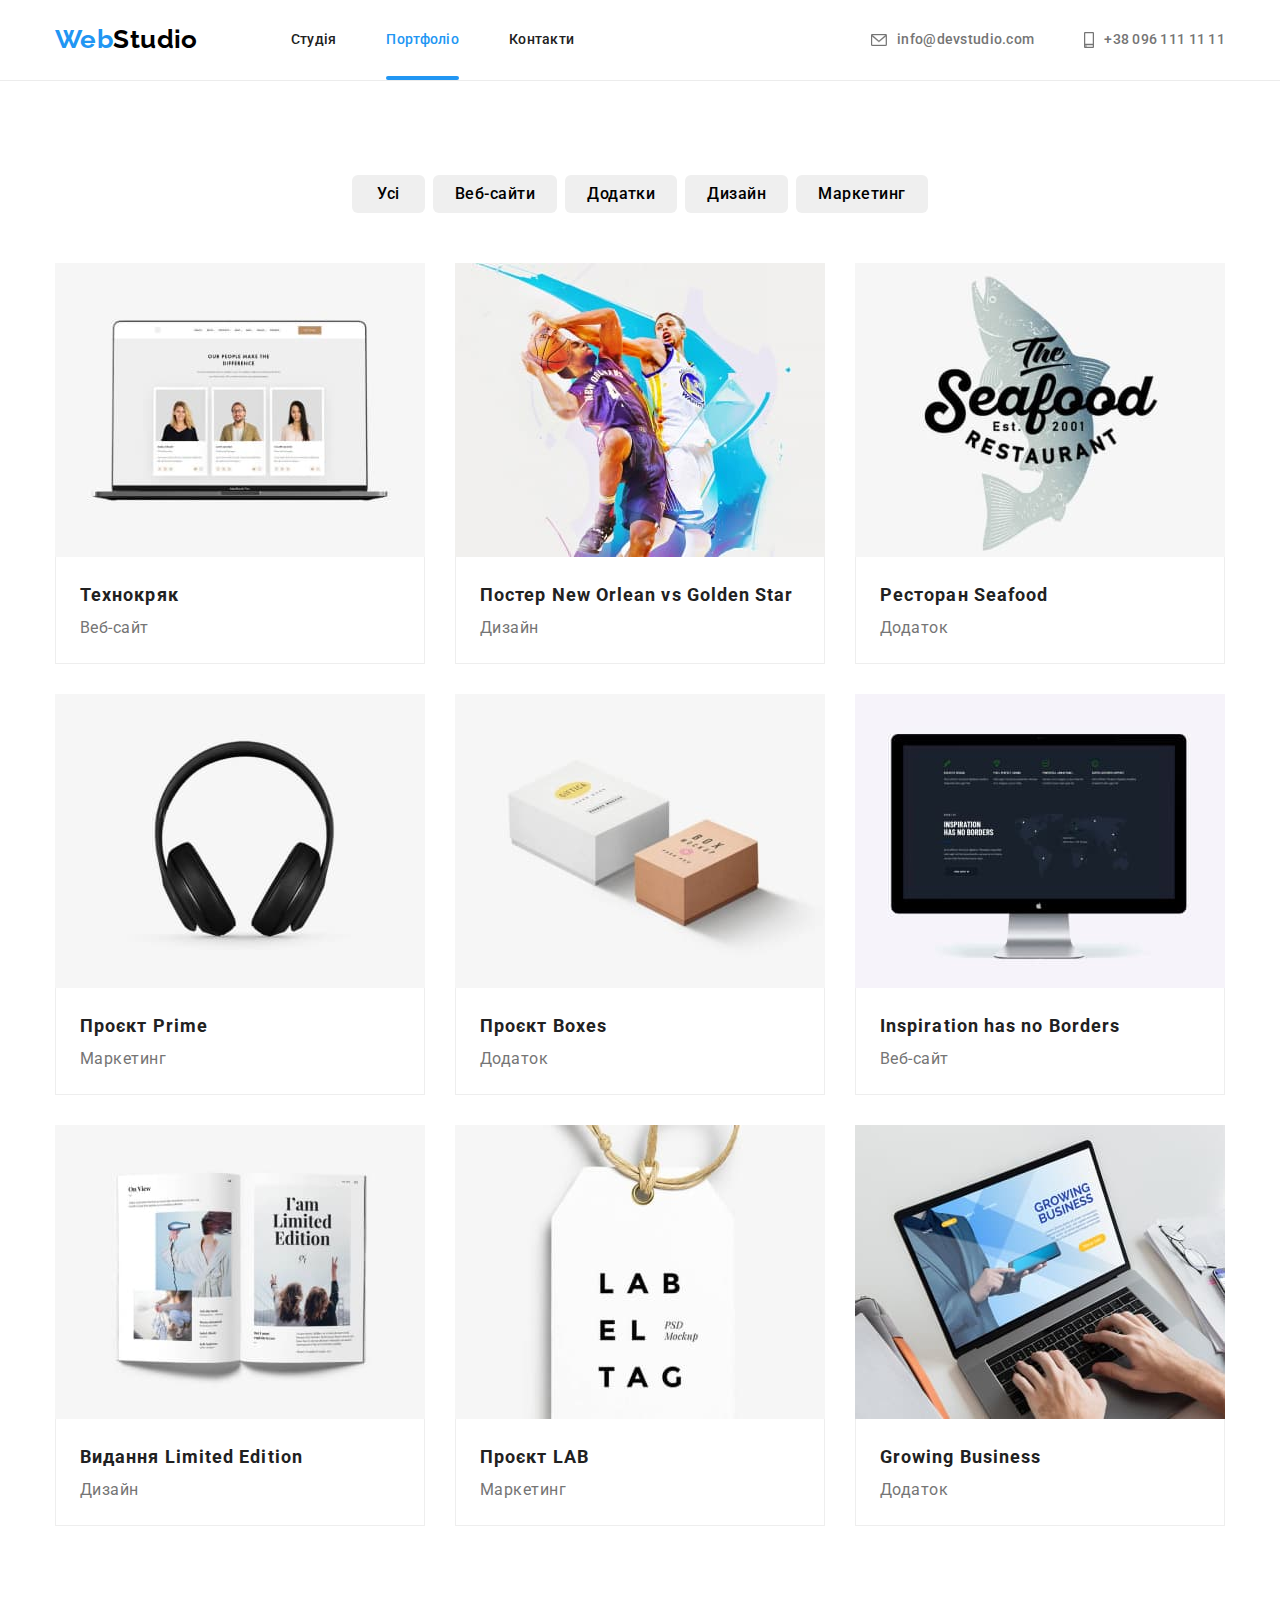
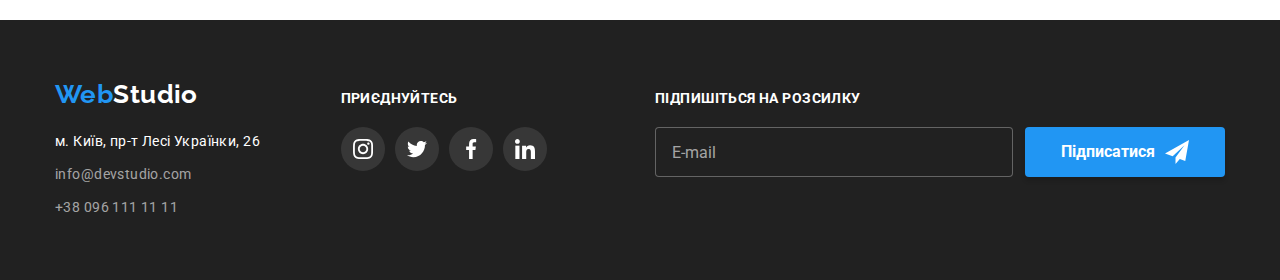
==== portfolio.html @ c2064d3a "21.11.2022" ====
<!DOCTYPE html>
<html lang="uk">
<head>
    <meta charset="UTF-8">
    <meta http-equiv="X-UA-Compatible" content="IE=edge">
    <meta name="viewport" content="width=device-width, initial-scale=1.0">
    <title>Document</title>
    <link href="https://fonts.googleapis.com/css2?family=Raleway:wght@700&family=Roboto:wght@400;500;700;900&display=swap" rel="stylesheet">
    <link rel="stylesheet" href="https://cdnjs.cloudflare.com/ajax/libs/modern-normalize/1.1.0/modern-normalize.min.css"/>
    <link rel="stylesheet" href="./css/styles.css">
</head>
<body>
    <body class="page-body">
        <header class="page-header">
            <div class="container">
                <nav class="header-nav">
                    <a href="./index.html" class="logo">
                        <span class="logo-first">Web</span>Studio
                    </a>
            
                    <ul class="site-nav list">
                        <li class="item"> <a href="./index.html" class="link">Студія</a></li>
                        <li class="item"> <a href="./portfolio.html" class="link current">Портфоліо</a></li>
                        <li class="item"> <a href="" class="link">Контакти</a></li>
                    </ul>
                </nav>
           
                <ul class="auth-nav list">
                    <li class="item"> 
                        <a href="mailto:info@devstudio.com" class="link">
                            <svg class="icon" width="16" height="12">
                                <use href="./images/icons.svg#icon-email"></use>
                            </svg>
                            <span>info@devstudio.com</span>
                        </a>
                    </li>
                    <li class="item"> 
                        <a href="tel:+380961111111" class="link">
                            <svg class="icon" width="10" height="16">
                                <use href="./images/icons.svg#icon-smartphone"></use>
                            </svg>
                            <span>+38 096 111 11 11</span>
                        </a>
                    </li>
                </ul>
            </div>
            
        </header>
    
    <main>
            <section class="section">
                <div class="container menu">
                    <h1 hidden>Filter menu</h1>
                        <ul class="page-filter">
                            <li class="item"> <button class="filter portfolio" type="button">Усі</button></li>
                            <li class="item"> <button class="filter portfolio-one list" type="button">Веб-сайти</button></li>
                            <li class="item"> <button class="filter portfolio-one list" type="button">Додатки</button></li>
                            <li class="item"> <button class="filter portfolio-one list" type="button">Дизайн</button></li>
                            <li class="item"> <button class="filter portfolio-one" type="button">Маркетинг</button></li>
                        </ul>
                    
                        <ul class="page-link">
                            
                                <li class="item">
                                    <a href="" class="link">
                                        <div class="wrapper">
                                            <img src="./images/tehnokryak.jpg" alt="photo of three people" width="370" height="294">
                                            <p class="text">
                                               Ресурс пропонує комплексні пропозиції з різним рівнем функціоналу та сервісів. Все це дозволить відвідувачу отримати вичерпні відомості про компанію чи приватну особу.
                                            </p>
                                        </div>
                                        <div class="under-photo">
                                            <h2 class="choice"> Технокряк</h2>
                                            <p class="view">Веб-сайт</p>
                                        </div>
                                    </a>
                                </li>
                            
                            
                                <li class="item">
                                    <a href="" class="link">
                                        <div class="wrapper">
                                            <img src="./images/poster.jpg" alt="two basketball players jumping with a basketball" width="370" height="294">
                                            <p class="text" width="370" height="294">
                                               Ресурс пропонує комплексні пропозиції з різним рівнем функціоналу та сервісів. Все це дозволить відвідувачу отримати вичерпні відомості про компанію чи приватну особу.
                                            </p>
                                        </div>
                                        <div class="under-photo">
                                            <h2 class="choice">Постер New Orlean vs Golden Star</h2>
                                            <p class="view">Дизайн</p>
                                        </div>
                                    </a>
                                </li>
                            
                                <li class="item">
                                    <a href="" class="link">
                                        <div class="wrapper">
                                            <img src="./images/restoran.jpg" alt="restoran seafood" width="370" height="294">
                                            <p class="text" width="370" height="294">
                                               Ресурс пропонує комплексні пропозиції з різним рівнем функціоналу та сервісів. Все це дозволить відвідувачу отримати вичерпні відомості про компанію чи приватну особу.
                                            </p>
                                        </div> 
                                        <div class="under-photo">
                                            <h2 class="choice">Ресторан Seafood</h2>
                                            <p class="view">Додаток</p>
                                        </div>
                                    </a>
                                </li>
                            
                                <li class="item">
                                    <a href="" class="link">
                                        <div class="wrapper">
                                            <img src="./images/proekt_pri.jpg" alt="headphone photo" width="370" height="294">
                                            <p class="text" width="370" height="294">
                                                Ресурс пропонує комплексні пропозиції з різним рівнем функціоналу та сервісів. Все це дозволить відвідувачу отримати вичерпні відомості про компанію чи приватну особу.
                                            </p>
                                        </div>
                                        <div  class="under-photo">
                                            <h2 class="choice">Проєкт Prime</h2>
                                            <p class="view">Маркетинг</p>
                                        </div>
                                    </a>
                                </li>
                            
                                <li class="item">
                                    <a href="" class="link">
                                        <div class="wrapper">
                                             <img src="./images/proekt_box.jpg" alt="photo of two boxes" width="370" height="294">
                                             <p class="text" width="370" height="294">
                                                Ресурс пропонує комплексні пропозиції з різним рівнем функціоналу та сервісів. Все це дозволить відвідувачу отримати вичерпні відомості про компанію чи приватну особу.
                                             </p>
                                        </div>
                                        <div  class="under-photo">
                                             <h2 class="choice">Проєкт Boxes</h2>
                                             <p class="view">Додаток</p>
                                        </div>
                                    </a>
                                </li>
                            
                                <li class="item">
                                    <a href="" class="link">
                                        <div class="wrapper">
                                             <img src="./images/inspiration.jpg" alt="monitor photo" width="370" height="294">
                                             <p class="text" width="370" height="294">
                                                Ресурс пропонує комплексні пропозиції з різним рівнем функціоналу та сервісів. Все це дозволить відвідувачу отримати вичерпні відомості про компанію чи приватну особу.
                                            </p>
                                        </div>
                                        <div  class="under-photo">
                                             <h2 class="choice">Inspiration has no Borders</h2>
                                             <p class="view">Веб-сайт</p>
                                        </div>
                                    </a>
                                </li>
                            
                                <li class="item">
                                    <a href="" class="link">
                                        <div class="wrapper">
                                             <img src="./images/le.jpg" alt="photo of an open book" width="370" height="294">
                                             <p class="text" width="370" height="294">
                                               Ресурс пропонує комплексні пропозиції з різним рівнем функціоналу та сервісів. Все це дозволить відвідувачу отримати вичерпні відомості про компанію чи приватну особу.
                                            </p>
                                        </div>
                                        <div  class="under-photo">
                                            <h2 class="choice">Видання Limited Edition</h2>
                                            <p class="view">Дизайн</p>
                                        </div>
                                    </a>
                                </li>
                            
                                <li class="item">
                                    <a href="" class="link">
                                        <div class="wrapper">
                                            <img src="./images/proekt_lab.jpg" alt="photo tag" width="370" height="294">
                                            <p class="text" width="370" height="294">
                                            Ресурс пропонує комплексні пропозиції з різним рівнем функціоналу та сервісів. Все це дозволить відвідувачу отримати вичерпні відомості про компанію чи приватну особу.
                                            </p>
                                        </div>
                                        <div class="under-photo">
                                            <h2 class="choice">Проєкт LAB</h2>
                                            <p class="view">Маркетинг</p>
                                        </div>
                                    </a>
                                </li>
                            
                                <li class="item">
                                    <a href="" class="link">
                                        <div class="wrapper">
                                            <img src="./images/gb.jpg" alt="hands on laptop keyboard" width="370" height="294">
                                            <p class="text" width="370" height="294">
                                            Ресурс пропонує комплексні пропозиції з різним рівнем функціоналу та сервісів. Все це дозволить відвідувачу отримати вичерпні відомості про компанію чи приватну особу.
                                            </p>
                                        </div>
                                        <div class="under-photo">
                                            <h2 class="choice">Growing Business</h2>
                                            <p class="view">Додаток</p>
                                        </div>
                                    </a>
                                </li>
                        </ul>
    
                </div>
            </section>
        
    </main>

    <footer class="page-footer">
        <div class="container">
            <div class="box-footer">
                <a href="./index.html" class="logo footer">
                    <span class="logo-first">Web</span>Studio
                </a>
           
                <address>
                    <ul class="basement">
                        <li class="item"><a href="#" class="adress">м. Київ, пр-т Лесі Українки, 26</a></li>
                        <li class="item"><a href="mailto:info@devstudio.com" class="contacts mail">info@devstudio.com</a></li>
                        <li><a href="tel:+380961111111" class="contacts">+38 096 111 11 11</a></li>
                    </ul>  
                </address>
            </div> 

            <div class="social-address">
                <p class="go">приєднуйтесь</p>
                <ul class="icon-address">
                    <li class="list-address">
                        <a href="" class="icons-footer">
                            <svg class="social-footer" width="20" height="20">
                                <use href="./images/icons.svg#icon-instagram"></use>
                            </svg>
                        </a>
                    </li>
                    <li class="list-address">
                        <a href="" class="icons-footer">
                            <svg class="social-footer" width="20" height="20">
                                <use href="./images/icons.svg#icon-twitter"></use>
                            </svg>
                        </a>
                    </li>
                    <li class="list-address">
                        <a href="" class="icons-footer">
                            <svg class="social-footer" width="20" height="20">
                                <use href="./images/icons.svg#icon-facebook"></use>
                            </svg>
                        </a>
                    </li>
                    <li class="list-address">
                        <a href="" class="icons-footer">
                            <svg class="social-footer" width="20" height="20">
                                <use href="./images/icons.svg#icon-linkedin"></use>
                            </svg>
                        </a>
                    </li>
                </ul>
            </div>
            <div class="mailing-list">
                <p class="go">Підпишіться на розсилку</p>
                <div class="footer-mailing">
                    <label>
                        <input type="email"
                        name="footer-mail"
                        placeholder="E-mail"
                        class="e-mail"/>
                    </label>
                    <button type="button" class="footer-button">
                        <span class="subscription">Підписатися</span>
                        <svg width="24" height="24">
                            <use href="./images/icons.svg#icon-send"></use>
                        </svg>
                    </button>
                </div>
            </div>

        </div>

        
       
    </footer>
    
</body>
</html>
---- css/styles.css ----
:root {
    --primary-text-color:#212121;
    --title-text-color:#757575;
    --accent-color:#2196F3;
    --primary-white-color:#Ffffff;
    --background-color:#F5F4FA;
    --border-color:#EEEEEE;
    --fill-icons: #AFB1B8;
    --timing-fuction: cubic-bezier(0.4, 0, 0.2, 1);
}

body {
    background-color: var(--primary-white-color);
    color:var(--primary-text-color);
    font-family:'Roboto', sans-serif;
    font-size: 14px;
    letter-spacing: 0.03em;
}
.section {
    /* max-width: 1600px; */
    padding-left: 15px;
    padding-right: 15px;
}

.container {
    margin-left: auto;
    margin-right: auto;
    width: 1200px;
    padding-left: 15px;
    padding-right: 15px;
} 

ul,
h1,
h2,
h3,
p {
    margin: 0;
    padding: 0;
}

ul {
    list-style: none;
    
}

/* Header */

.page-header {
    border-bottom: 1px solid #ECECEC;
}

.header-nav {
    display: flex;
    align-items: center;
}

.page-header .container {
    display: flex;
    align-items: center;
}


.site-nav {
    display: flex;
    align-items: center;
    margin-left: 93px;
}


.site-nav .item+ .item {
    margin-left: 50px;
}





/* Logo */
.logo {
    color:#000000;
    font-family: 'Raleway', cursive;
    font-weight: 700;
    font-size: 26px;
    text-decoration: none;
}
.header-nav .logo {
    display: block;
    padding-top: 24px;
    padding-bottom: 25px;
}

.logo-first {
    color: var(--accent-color);
}


/* Site nav */
.site-nav .link {
    display: block;
    padding-top: 32px;
    padding-bottom: 32px;

    color:var(--primary-text-color);

    font-weight: 500;
    font-size: 14px;
    line-height: 1.14;
    letter-spacing: 0.02em;
    text-decoration: none;

    transition-property: color;
    transition-duration: 250ms;
    transition-timing-function: var(--timing-fuction);

}
.site-nav .link:hover,
.site-nav .link:focus {
    color: var(--accent-color);
}
.site-nav .link.current {
    color: var(--accent-color);
    position: relative;
}

.site-nav .link.current::after {
    content: " ";
    position: absolute;
    left: 0;
    bottom: 0;
    background-color: var(--accent-color);

    display: block;
    width: 100%;
    height: 4px;
    border-radius: 2px;
   
}

/* Auth-nav */

.auth-nav {
    display: flex;
    align-items: center;
    margin-left: auto;
}

.auth-nav .item+ .item {
    margin-left: 50px;
}

.auth-nav .link {
    color: var(--title-text-color);
    font-weight: 500;
    font-size: 14px;
    line-height: 1.14;
    letter-spacing: 0.02em;
    text-decoration: none;

    display: flex;
    align-items: center;

    transition-property: color;
    transition-duration: 250ms;
    transition-timing-function: var(--timing-fuction);
}

.auth-nav .link .icon {
    margin-right: 10px;
    fill: none;
    stroke: currentColor;

    transition-property: color;
    transition-duration: 250ms;
    transition-timing-function: var(--timing-fuction);
}

.auth-nav .link:hover,
.auth-nav .link:focus {
    color: var(--accent-color);

}

/* Title */
.section-title .hero {
    margin-top: 0;
    margin-bottom: 30px;
  

    color: var(--primary-white-color);
    font-weight: 900;
    font-size: 44px;
    line-height: 1.36;
    text-align: center;
    letter-spacing: 0.06em;
    text-transform: uppercase;
}

.section-title.section {
    max-width: 1600px;
    padding-top: 200px;
    padding-bottom: 200px;
    margin: 0 auto;
 
    background-color: var(--primary-text-color);
    text-align: center;



    background-image:
    linear-gradient(
        rgba(47, 48, 58, 0.4),
        rgba(47, 48, 58, 0.4)),
    url(../images/hero\ bg.jpg); 
    
    
    background-position: center;
    background-size: cover;
    
}





/* Переваги */
.benefits.section {
    padding-top: 94px;
    padding-bottom: 94px;
}

.list-benefits {
    display: flex;
    align-items: flex-start;
    gap: 30px;  
}

.list-benefits .item {
    flex-basis: calc((100% - 90px) / 4);
}

.list-benefits .title {
    margin-top: 0;
    margin-bottom: 10px;

    font-size: 14px;
    line-height: 1.14;
    letter-spacing: 0.03em;
    text-transform: uppercase;
}

.list-benefits .about {
    color: var(--title-text-color);
    font-size: 14px;
    line-height: 1.71;
    letter-spacing: 0.03em;
}

.list-benefits .list-icons {
    padding: 25px 100px;
    border: none;
    border-radius: 4px;
    background-color: var(--background-color);
    margin-bottom: 30px; 
}



/* Чим ми займаємося */
.work.section {
    padding-bottom: 94px;
    padding-top: 0;
}

.work .primary-title {
    font-size: 36px;
    line-height: 1.17;
    text-align: center;
    letter-spacing: 0.03em;
    margin-bottom: 50px;
}
.images {
    display: flex;
    justify-content: space-between;
}

.images .item {
    position: relative;
}

.images .work-deskription {
    font-weight: 700;
    font-size: 14px;
    line-height: 1.14;
    text-align: center;
    letter-spacing: 0.03em;
    text-transform: uppercase;
    width: 370px;
    height: 70px;

    color: var(--primary-white-color);
    background-color: rgba(47, 48, 58, 0.8);
    position: absolute;
    bottom: 0;

    display: flex;
    align-items: center;
    justify-content: center;

}

/* Наша команда */
.command-container {
    display: flex;
    justify-content: center;
    background-color: var(--background-color);
}

.command {
    padding-top: 94px;
    padding-bottom: 94px;
}


.list-job {
    display: flex;
    justify-content: space-between;
}

.command .primary-title {
    font-size: 36px;
    line-height: 1.17;
    text-align: center;
    letter-spacing: 0.03em;
    margin-bottom: 50px;
    
}

.command .name  {
    font-weight: 500;
    font-size: 16px;
    line-height: 1.19;
    text-align: center;
    letter-spacing: 0.03em;
    margin-bottom: 10px;
   }

.command .job-title {
    color: var(--title-text-color);
    font-size: 16px;
    line-height: 1.19;
    text-align: center;
    letter-spacing: 0.03em;
}


.command {
    background-color: var(--background-color);
}

.list-job .item {
    box-shadow: 0px 1px 3px rgba(0, 0, 0, 0.12), 0px 1px 1px rgba(0, 0, 0, 0.14), 0px 2px 1px rgba(0, 0, 0, 0.2);
    border-radius: 0px 0px 4px 4px;
} 

.our-team {
    padding: 30px 0;
    background-color: var(--primary-white-color);
}

.list-job .social-icons {
    display: flex;
    justify-content: center;
    margin-top: 16px;
}



.list-job .social-item {
    width: 44px;
    height: 44px;
    border-radius: 50%;
  
    margin-right: 10px;
}

.list-job .social-item:last-child {
    margin-right: 0;
}

.list-job .social-link {
    width: 100%;
    height: 100%;
    border-radius: 50%;
    display: flex;
    align-items: center;
    justify-content: center;
    color:var(--fill-icons);

    transition-property: background-color;
    transition-duration: 250ms;
    transition-timing-function: var(--timing-fuction);
}

.list-job .social-link:hover, 
.list-job .social-link:focus {
    background-color: var(--accent-color);
}

.list-job .social-icon {
    fill: var(--fill-icons); 
}

.list-job .social-link:hover .social-icon,
.list-job .social-link:focus .social-icon {
    fill: var(--primary-white-color);
}

/* Постійні клієнти */

.regular-customer .primary-title {
    font-size: 36px;
    line-height: 1.17;
    text-align: center;
    letter-spacing: 0.03em;
    margin-bottom: 50px;
}

.list-customer  {
    display: flex;
    align-items: flex-start;
    gap: 30px;
}

.list-customer .item {
    width: 170px;
    height: 92px;
    flex-basis: calc((100% - 150px) / 6);
    background-color: var(--primary-white-color);
    border: 1px solid var(--fill-icons);
    border-radius: 4px;

    transition-property: border;
    transition-duration: 250ms;
    transition-timing-function: var(--timing-fuction);
    }

.list-customer .logo-customer {
    width: 100%;
    height: 100%;
    color: var(--fill-icons);
    border: 1px solid var(--fill-icons);
    
    display: flex;
    align-items: center;
    justify-content: center; 

    transition-property: color;
    transition-duration: 250ms;
    transition-timing-function: var(--timing-fuction);
}

.list-customer .logo-icon {
    fill: currentColor;
}

.list-customer .item:hover,
.list-customer .item:focus {
    border: 1px solid var(--accent-color);
}

.list-customer .logo-customer:hover, 
.list-customer .logo-customer:focus {
    color: var(--accent-color);
}




/* Button */
.button {
    min-width: 216px;
    border-radius: 6px;
    cursor: pointer;
    color: var(--primary-white-color);
    background-color: var(--accent-color);
    font-family: inherit;
    font-weight: 700;
    font-size: 16px;
    line-height: 1.88;
    letter-spacing: 0.06em;
}

.button.studio {
    padding:10px 32px;
    border: none;
}

.backdrop {
    position: fixed;
    top: 0;
    left: 0;
    width: 100%;
    height: 100%;
    background-color: rgba(0, 0, 0, 0.2);

    opacity: 1;
    transition: opacity 250ms visibility 250ms var(--timing-fuction);
}

.backdrop.is-hidden {
    opacity: 0;
    pointer-events: none;
    visibility: none;
}

.backdrop.is-hidden .modal {
    transform: scale(0.9);
}

.modal {
    position: absolute;
    top: 50%;
    left: 50%;
    width: 528px;
    height: 581px;
    border-radius: 4px;
    background-color: rgba(255, 255, 255, 1);
    box-shadow: 0 4px 4px 0 rgba(0, 0, 0, 0.25);

    transform: translate(-50%, -50%) scale(1);
    transition: transform 250ms var(--timing-fuction);
}

.modal .close-sign {
    position: absolute;
    display: flex;
    justify-content: center;
    cursor: pointer;
    align-items: center;
    top: 8px;
    right: 8px;
    width: 30px;
    height: 30px;
    border: 1px solid #ECECEC;
    border-radius: 50%;
    background-color: var(--primary-white-color);
} 
.close-sign .icon-close {
    fill: var(--primary-text-color);
    transition: fill 250ms var(--timing-fuction);
}

.close-sign .icon-close:hover,
.close-sign .icon-close:focus {
    fill: var(--accent-color);
}

.modal-tittle {
    display: flex;
    justify-content: center;
    align-items: center;
    width: 448px;
    height: 23px;
    margin-bottom: 12px;
    font-weight: 700;
    font-size: 20px;
    line-height: 1.15;
    text-align: center;
    letter-spacing: 0.03em;
    color: #212121;
}

.modal-form {
    padding: 40px;
}

.modal-label {
    font-size: 12px;
    line-height: 1.17;
    letter-spacing: 0.01em;
    color: var(--title-text-color);
    margin-bottom: 4px;
    
}

.modal-input {
    width: 100%;
    height: 40px;
    cursor: pointer;
    border-radius: 4px;
    border: 1px solid rgba(33, 33, 33, 0.2);
    padding: 12px;
    padding-left: 42px;

    transition: outline 250ms var(--timing-fuction);
}

.input-wrapper {
    position: relative;
    margin-bottom: 10px;
}

.input-icon {
    position: absolute;
    left: 12px;
    top: 50%;
    transform: translateY(-50%);
    fill: var(--primary-text-color);

    transition: fill 250ms var(--timing-fuction);
}

.modal-input.commentarea {
    padding: 12px 16px;
    height: 120px;
    resize: none;
    color: rgba(117, 117, 117, 0.5);
    margin-bottom: 20px;
}


.modal-input:focus + .input-icon {
    fill: var(--accent-color);
}
.modal-input:focus {
    outline: 1px solid var(--accent-color);  
}

.modal-input.commentarea::placeholder {
    color: rgba(117, 117, 117, 0.5);
}


.check-line {
    padding-left: 13px;
    margin-bottom: 30px;
}

.checkbox-agree {
    display: flex;
    align-items: center;
    cursor: pointer;
    font-size: 14px;
    line-height: 1.71;
    letter-spacing: 0.03em;
    color: var(--title-text-color);
} 

.checkbox-agree .icon-wrapper {
    width: 16px;
    height: 15px;
    margin-right: 8px;
    border: 2px solid var(--primary-text-color);
    border-radius: 2px;
    display: flex;
    align-items: center;
    justify-content: center;
}

.checkbox-agree .agree-icon {
    fill: transparent;
    border: none;
}

.check-line input:checked + .checkbox-agree .icon-wrapper {
    background: #2196F3;
    border: none;
}

.check-line input:checked + .checkbox-agree .agree-icon {
    fill: var(--primary-white-color);
}

.agree-link {
    margin-left: 5px;
    text-decoration-line: underline;
    color: #2196F3;

}

.modal-buttom {
    font-size: 16px;
    line-height: 1.88;
    
    display: flex;
    align-items: center;
    justify-content: center;
    margin: auto;
    letter-spacing: 0.06em;
    
    width: 200px;
    height: 50px;
    cursor: pointer;
    color: var(--primary-white-color);
    background-color: var(--accent-color);
    border: none;
    border-radius: 4px;
    box-shadow: 0px 4px 4px rgba(0, 0, 0, 0.15);
    margin-bottom: 4px;
}


/* Footer */
footer {
    background-color: var(--primary-text-color);
}

.logo.footer {
    display: block;
    margin-bottom: 20px;

    color: var(--primary-white-color);
}


address {
    font-style: normal;
}

.basement .item {
    margin-bottom: 9px;
}

.adress {
    color: var(--primary-white-color);
    font-size: 14px;
    line-height: 1.71;
    letter-spacing: 0.03em;
    text-decoration: none;

    transition-property: color;
    transition-duration: 250ms;
    transition-timing-function: var(--timing-fuction);
}

.contacts {
    color: rgba(255, 255, 255, 0.6);
    font-size: 14px;
    line-height: 1.71;
    letter-spacing: 0.03em;
    text-decoration: none;

    transition-property: color;
    transition-duration: 250ms;
    transition-timing-function: var(--timing-fuction);
}

.contacts.mail {
    margin-bottom: 9px;
}

.basement .adress:hover,
.basement .adress:focus {
    color: var(--accent-color);
}

.basement .contacts:hover,
.basement .contacts:focus {
    color: var(--accent-color);

}



.page-footer {
    padding-top: 60px;
    padding-bottom: 60px;
}

.page-footer .container {
    display: flex;
    align-items: baseline;
    justify-content: space-between;

}

.page-footer .box-footer {
    display: flex;
    flex-direction: column;
    margin-right: 70px;
} 

.container .logo .footer {
    margin-bottom: 20px;
}

.go {
    color: var(--primary-white-color);
    /* font-family: 'Roboto'; */
    font-weight: 700;
    font-size: 14px;
    line-height: 1.14;
    letter-spacing: 0.03em;
    text-transform: uppercase;

    margin-bottom: 20px;
}
.social-address .icon-address {
    display: flex;
    align-items: center;
}

.icon-address .list-address {
    width: 44px;
    height: 44px;
    border-radius: 50%;
    background-color: rgba(255, 255, 255, 0.1);

    margin-right: 10px;

    transition-property: background-color;
    transition-duration: 250ms;
    transition-timing-function: var(--timing-fuction);
}
.icon-address .list-address:last-child {
    margin-right: 0;
}

.icon-address .icons-footer {
    width: 100%;
    height: 100%;
    display: flex;
    align-items: center;
    justify-content: center;
    border-radius: 50%;
    color: var(--primary-white-color);

    transition-property: background-color;
    transition-duration: 250ms;
    transition-timing-function: var(--timing-fuction);
}

.list-address .social-footer {
    fill:var(--primary-white-color);
}

.icon-address .list-address:hover,
.icon-address .list-address:focus {
    background-color: var(--accent-color);
}

.icon-address .icons-footer:focus {
    background-color: var(--accent-color);
}

.social-address {
    margin-right: 98px;
}

.mailing-list {
    position: relative;
}

.footer-mailing {
    display: flex;
}

.e-mail {
    cursor: pointer;
    width: 358px;
    height: 50px;
    margin-right: 12px;
    border: 1px solid rgba(255, 255, 255, 0.3);
    box-shadow: (0px 4px 4px rgba(0, 0, 0, 0.15));
    border-radius: 4px;
    background-color: var(--primary-text-color);
    font-size: 16px;
    line-height: 1.25;
    color: var(--primary-white-color);
    padding-left: 16px;
}

.e-mail:checked {
    border: 1px solid var(--accent-color);
}

.e-mail::placeholder {
    font-size: 16px;
    line-height: 1.25;
    color: rgba(255, 255, 255, 0.6);
}

.footer-button {
    display: flex;
    align-items: center;
    justify-content: center;
    width: 200px;
    height: 50px;
    background-color: var(--accent-color);
    color: var(--primary-white-color);
    box-shadow: 0px 4px 4px rgba(0, 0, 0, 0.15);
    border-radius: 4px;
    cursor: pointer;
    border: none;
}

.subscription {
    margin-right: 10px;
    font-weight: 700;
    font-size: 16px;
    line-height: 1.88;
}




/* Portfolio */

.page-filter .item:not(:last-child) {
    margin-right: 8px;
}

.filter.portfolio {
    padding: 6px 25px;
}


.filter.portfolio-one {
    padding: 6px 22px;
}

.filter {
    cursor: pointer;
    border: none;
    border-radius: 6px;
    font-family: inherit;
    font-weight: 500;
    font-size: 16px;
    line-height: 1.63;
    letter-spacing: 0.03em;

    transition-property: color, background-color, box-shadow;
    transition-duration: 250ms;
    transition-timing-function: var(--timing-fuction);
}

.filter:hover,
.filter:focus {
    color: var(--primary-white-color);
    background-color: var(--accent-color);
    box-shadow: 0 4px 4px 0 rgba(0, 0, 0, 0.25);
}



.section .link {
    color: var(--primary-text-color);
    text-decoration: none;
}

.section .choice {
    font-weight: 700;
    font-size: 18px;
    line-height: 2;
    letter-spacing: 0.06em;
    
}

.section .view {
    color: var(--title-text-color);
    font-size: 16px;
    line-height: 1.88;
    letter-spacing: 0.03em;
    
}

.section {
    padding-top: 94px;
    padding-bottom: 94px;
}

.page-filter {
    display: flex;
    justify-content: center;
    margin-bottom: 50px;
}


 

.page-link {
    display: flex;
    flex-wrap: wrap;
    gap: 30px;
}

.page-link  {
    flex-basis: calc((100% - 60px) / 3);
      
} 


.under-photo {
    padding: 20px 24px;
    border-bottom: 1px solid var(--border-color);
    border-left: 1px solid var(--border-color);
    border-right: 1px solid var(--border-color);
}

img {
    display: block;
}
.page-link .link {
    display: block;

    transition-property: box-shadow;
    transition-duration: 250ms;
    transition-timing-function: var(--timing-fuction);
}

.page-link .link:hover,
.page-link .link:focus {
   box-shadow: 0 4px 4px 0 rgba(0, 0, 0, 0.25); 
} 

.wrapper {
    position: relative;
    overflow: hidden
}


.text {
    font-size: 18px;
    line-height: 1.56;
    letter-spacing: 0.03em;
    text-shadow: 0px 4px 4px rgba(0, 0, 0, 0.25);

    color: var(--primary-white-color);
    background-color: rgba(33, 150, 243, 0.9);
   
    position: absolute;
    width: 100%;
    height: 100%;
    top:0;
    left:0;
    padding: 63px 24px;
   
    transform: translateY(100%);
    opacity: 0;
    transition: transform 250ms cubic-bezier(0.4, 0, 0.2, 1), 
    opacity 250ms cubic-bezier(0.4, 0, 0.2, 1); 
}

.page-link .item:hover .text {
    transform: translateY(0);
    opacity: 1;
}
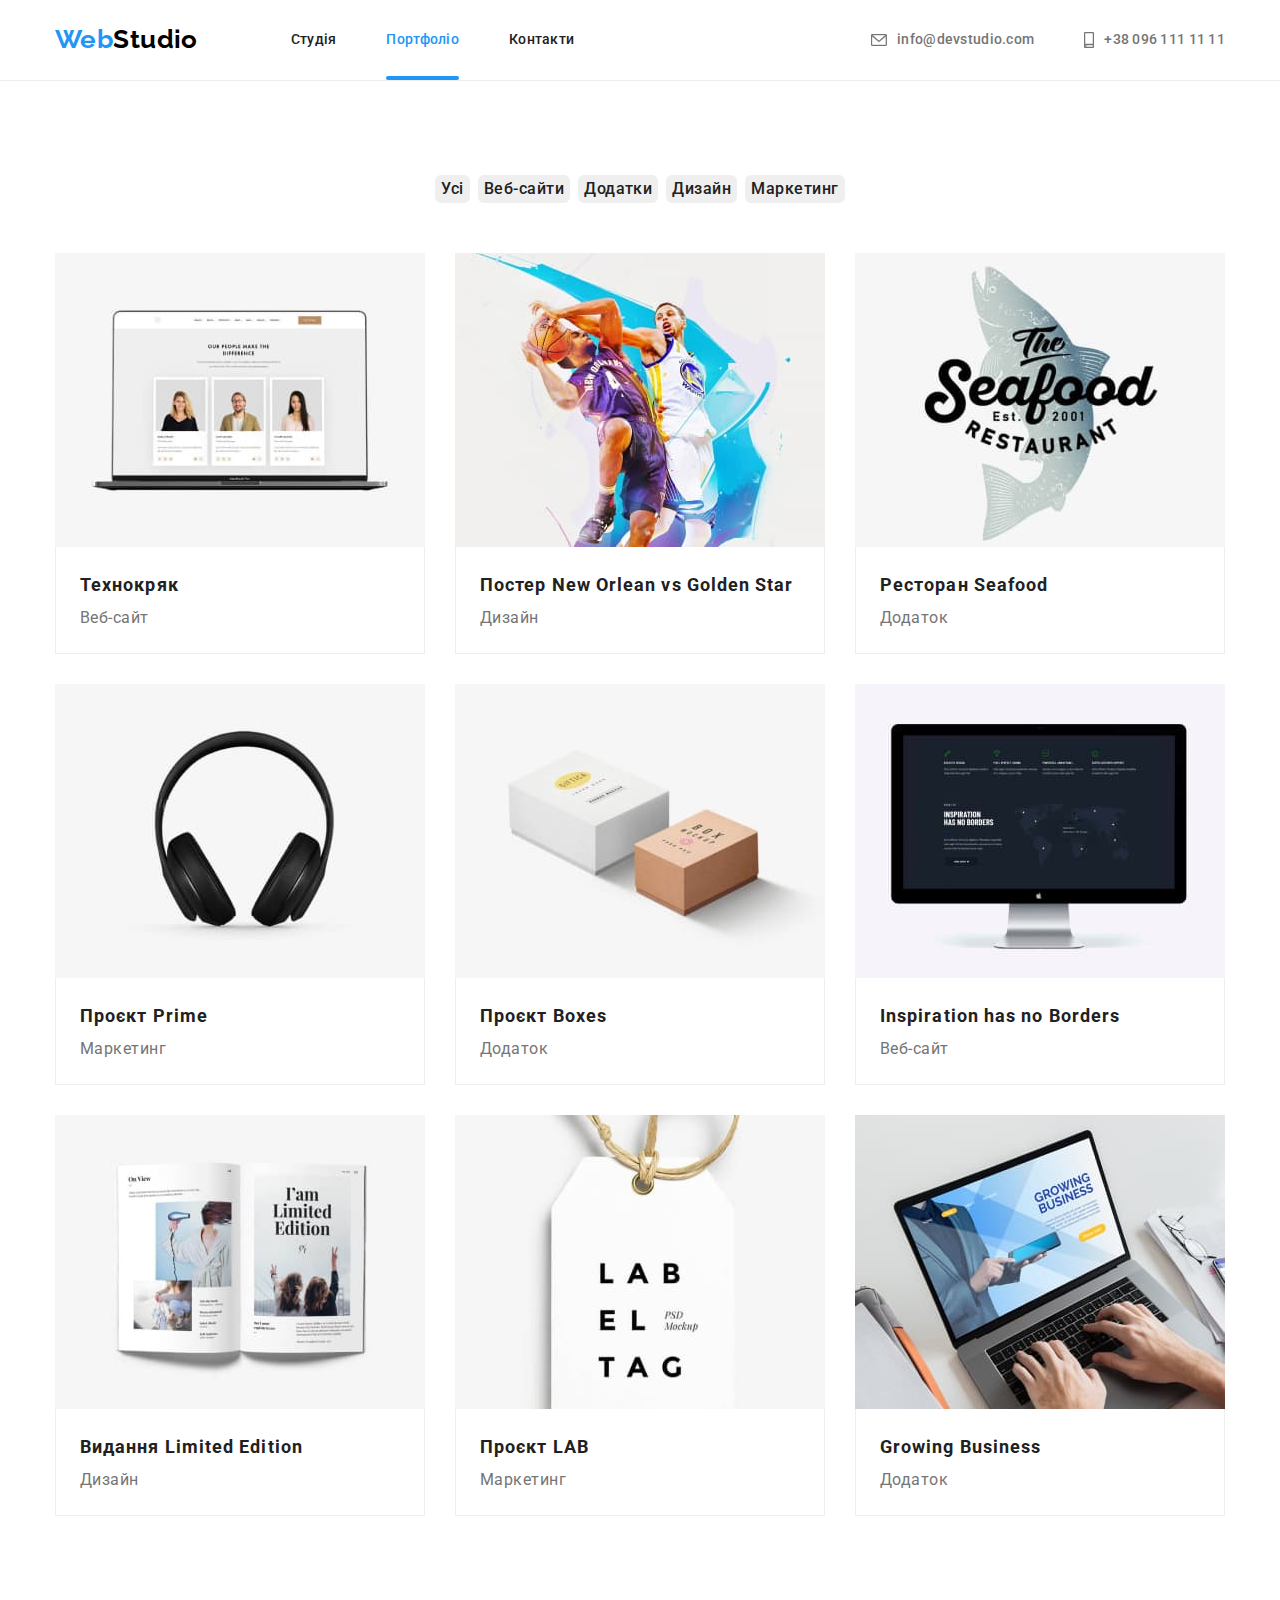
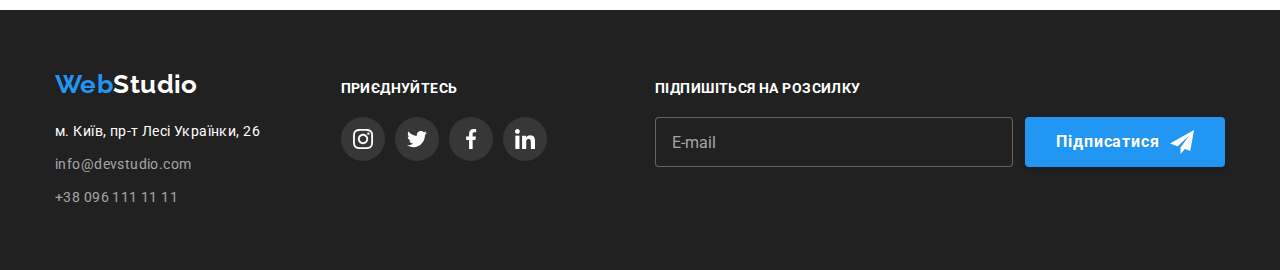
==== commit fcbf9641: "08.12.2022" ====
--- a/portfolio.html
+++ b/portfolio.html
@@ -13,36 +13,36 @@
     <body class="page-body">
         <header class="page-header">
             <div class="container">
-                <nav class="header-nav">
-                    <a href="./index.html" class="logo">
-                        <span class="logo-first">Web</span>Studio
+                <nav class="nav page-header__nav">
+                    <a href="./index.html" class="logo nav__logo">
+                        <span class="logo__first">Web</span>Studio
                     </a>
             
-                    <ul class="site-nav list">
-                        <li class="item"> <a href="./index.html" class="link">Студія</a></li>
-                        <li class="item"> <a href="./portfolio.html" class="link current">Портфоліо</a></li>
-                        <li class="item"> <a href="" class="link">Контакти</a></li>
+                    <ul class="nav__list list-site">
+                        <li class="list-site__item"> <a href="./index.html" class="list-site__link">Студія</a></li>
+                        <li class="list-site__item"> <a href="./portfolio.html" class="list-site__link current">Портфоліо</a></li>
+                        <li class="list-site__item"> <a href="" class="list-site__link">Контакти</a></li>
                     </ul>
                 </nav>
            
-                <ul class="auth-nav list">
-                    <li class="item"> 
-                        <a href="mailto:info@devstudio.com" class="link">
-                            <svg class="icon" width="16" height="12">
-                                <use href="./images/icons.svg#icon-email"></use>
-                            </svg>
-                            <span>info@devstudio.com</span>
-                        </a>
-                    </li>
-                    <li class="item"> 
-                        <a href="tel:+380961111111" class="link">
-                            <svg class="icon" width="10" height="16">
-                                <use href="./images/icons.svg#icon-smartphone"></use>
-                            </svg>
-                            <span>+38 096 111 11 11</span>
-                        </a>
-                    </li>
-                </ul>
+                    <ul class="nav__list list-auth">
+                        <li class="list-auth__item"> 
+                            <a href="mailto:info@devstudio.com" class="list-auth__link">
+                                <svg class="list-auth__icon" width="16" height="12">
+                                    <use href="./images/icons.svg#icon-email"></use>
+                                </svg>
+                                <span>info@devstudio.com</span>
+                            </a>
+                        </li>
+                        <li class="list-auth__item"> 
+                            <a href="tel:+380961111111" class="list-auth__link">
+                                <svg class="list-auth__icon" width="10" height="16">
+                                    <use href="./images/icons.svg#icon-smartphone"></use>
+                                </svg>
+                                <span>+38 096 111 11 11</span>
+                            </a>
+                        </li>
+                    </ul>
             </div>
             
         </header>
@@ -51,148 +51,148 @@
             <section class="section">
                 <div class="container menu">
                     <h1 hidden>Filter menu</h1>
-                        <ul class="page-filter">
-                            <li class="item"> <button class="filter portfolio" type="button">Усі</button></li>
-                            <li class="item"> <button class="filter portfolio-one list" type="button">Веб-сайти</button></li>
-                            <li class="item"> <button class="filter portfolio-one list" type="button">Додатки</button></li>
-                            <li class="item"> <button class="filter portfolio-one list" type="button">Дизайн</button></li>
-                            <li class="item"> <button class="filter portfolio-one" type="button">Маркетинг</button></li>
+                        <ul class="menu__filter">
+                            <li class="item"> <button class="button-portfolio firs" type="button">Усі</button></li>
+                            <li class="item"> <button class="button-portfolio other" type="button">Веб-сайти</button></li>
+                            <li class="item"> <button class="button-portfolio other" type="button">Додатки</button></li>
+                            <li class="item"> <button class="button-portfolio other" type="button">Дизайн</button></li>
+                            <li class="item"> <button class="button-portfolio other" type="button">Маркетинг</button></li>
                         </ul>
                     
-                        <ul class="page-link">
-                            
-                                <li class="item">
-                                    <a href="" class="link">
+                        <ul class="menu__link">
+                            
+                                <li class="menu__link__item picture">
+                                    <a href="" class="picture__link">
                                         <div class="wrapper">
                                             <img src="./images/tehnokryak.jpg" alt="photo of three people" width="370" height="294">
-                                            <p class="text">
-                                               Ресурс пропонує комплексні пропозиції з різним рівнем функціоналу та сервісів. Все це дозволить відвідувачу отримати вичерпні відомості про компанію чи приватну особу.
-                                            </p>
-                                        </div>
-                                        <div class="under-photo">
-                                            <h2 class="choice"> Технокряк</h2>
-                                            <p class="view">Веб-сайт</p>
-                                        </div>
-                                    </a>
-                                </li>
-                            
-                            
-                                <li class="item">
-                                    <a href="" class="link">
+                                            <p class="picture__link__text">
+                                               Ресурс пропонує комплексні пропозиції з різним рівнем функціоналу та сервісів. Все це дозволить відвідувачу отримати вичерпні відомості про компанію чи приватну особу.
+                                            </p>
+                                        </div>
+                                        <div class="under-photo">
+                                            <h2 class="picture__link__choice"> Технокряк</h2>
+                                            <p class="picture__link__view">Веб-сайт</p>
+                                        </div>
+                                    </a>
+                                </li>
+                            
+                            
+                                <li class="menu__link__item picture">
+                                    <a href="" class="picture__link">
                                         <div class="wrapper">
                                             <img src="./images/poster.jpg" alt="two basketball players jumping with a basketball" width="370" height="294">
-                                            <p class="text" width="370" height="294">
-                                               Ресурс пропонує комплексні пропозиції з різним рівнем функціоналу та сервісів. Все це дозволить відвідувачу отримати вичерпні відомості про компанію чи приватну особу.
-                                            </p>
-                                        </div>
-                                        <div class="under-photo">
-                                            <h2 class="choice">Постер New Orlean vs Golden Star</h2>
-                                            <p class="view">Дизайн</p>
-                                        </div>
-                                    </a>
-                                </li>
-                            
-                                <li class="item">
-                                    <a href="" class="link">
+                                            <p class="picture__link__text" width="370" height="294">
+                                               Ресурс пропонує комплексні пропозиції з різним рівнем функціоналу та сервісів. Все це дозволить відвідувачу отримати вичерпні відомості про компанію чи приватну особу.
+                                            </p>
+                                        </div>
+                                        <div class="under-photo">
+                                            <h2 class="picture__link__choice">Постер New Orlean vs Golden Star</h2>
+                                            <p class="picture__link__view">Дизайн</p>
+                                        </div>
+                                    </a>
+                                </li>
+                            
+                                <li class="menu__link__item picture">
+                                    <a href="" class="picture__link">
                                         <div class="wrapper">
                                             <img src="./images/restoran.jpg" alt="restoran seafood" width="370" height="294">
-                                            <p class="text" width="370" height="294">
+                                            <p class="picture__link__text" width="370" height="294">
                                                Ресурс пропонує комплексні пропозиції з різним рівнем функціоналу та сервісів. Все це дозволить відвідувачу отримати вичерпні відомості про компанію чи приватну особу.
                                             </p>
                                         </div> 
                                         <div class="under-photo">
-                                            <h2 class="choice">Ресторан Seafood</h2>
-                                            <p class="view">Додаток</p>
-                                        </div>
-                                    </a>
-                                </li>
-                            
-                                <li class="item">
-                                    <a href="" class="link">
+                                            <h2 class="picture__link__choice">Ресторан Seafood</h2>
+                                            <p class="picture__link__view">Додаток</p>
+                                        </div>
+                                    </a>
+                                </li>
+                            
+                                <li class="menu__link__item picture">
+                                    <a href="" class="picture__link">
                                         <div class="wrapper">
                                             <img src="./images/proekt_pri.jpg" alt="headphone photo" width="370" height="294">
-                                            <p class="text" width="370" height="294">
+                                            <p class="picture__link__text" width="370" height="294">
                                                 Ресурс пропонує комплексні пропозиції з різним рівнем функціоналу та сервісів. Все це дозволить відвідувачу отримати вичерпні відомості про компанію чи приватну особу.
                                             </p>
                                         </div>
                                         <div  class="under-photo">
-                                            <h2 class="choice">Проєкт Prime</h2>
-                                            <p class="view">Маркетинг</p>
-                                        </div>
-                                    </a>
-                                </li>
-                            
-                                <li class="item">
-                                    <a href="" class="link">
+                                            <h2 class="picture__link__choice">Проєкт Prime</h2>
+                                            <p class="picture__link__view">Маркетинг</p>
+                                        </div>
+                                    </a>
+                                </li>
+                            
+                                <li class="menu__link__item picture">
+                                    <a href="" class="picture__link">
                                         <div class="wrapper">
                                              <img src="./images/proekt_box.jpg" alt="photo of two boxes" width="370" height="294">
-                                             <p class="text" width="370" height="294">
+                                             <p class="picture__link__text" width="370" height="294">
                                                 Ресурс пропонує комплексні пропозиції з різним рівнем функціоналу та сервісів. Все це дозволить відвідувачу отримати вичерпні відомості про компанію чи приватну особу.
                                              </p>
                                         </div>
                                         <div  class="under-photo">
-                                             <h2 class="choice">Проєкт Boxes</h2>
-                                             <p class="view">Додаток</p>
-                                        </div>
-                                    </a>
-                                </li>
-                            
-                                <li class="item">
-                                    <a href="" class="link">
+                                             <h2 class="picture__link__choice">Проєкт Boxes</h2>
+                                             <p class="picture__link__view">Додаток</p>
+                                        </div>
+                                    </a>
+                                </li>
+                            
+                                <li class="menu__link__item picture">
+                                    <a href="" class="picture__link">
                                         <div class="wrapper">
                                              <img src="./images/inspiration.jpg" alt="monitor photo" width="370" height="294">
-                                             <p class="text" width="370" height="294">
+                                             <p class="picture__link__text" width="370" height="294">
                                                 Ресурс пропонує комплексні пропозиції з різним рівнем функціоналу та сервісів. Все це дозволить відвідувачу отримати вичерпні відомості про компанію чи приватну особу.
                                             </p>
                                         </div>
                                         <div  class="under-photo">
-                                             <h2 class="choice">Inspiration has no Borders</h2>
-                                             <p class="view">Веб-сайт</p>
-                                        </div>
-                                    </a>
-                                </li>
-                            
-                                <li class="item">
-                                    <a href="" class="link">
+                                             <h2 class="picture__link__choice">Inspiration has no Borders</h2>
+                                             <p class="picture__link__view">Веб-сайт</p>
+                                        </div>
+                                    </a>
+                                </li>
+                            
+                                <li class="menu__link__item picture">
+                                    <a href="" class="picture__link">
                                         <div class="wrapper">
                                              <img src="./images/le.jpg" alt="photo of an open book" width="370" height="294">
-                                             <p class="text" width="370" height="294">
-                                               Ресурс пропонує комплексні пропозиції з різним рівнем функціоналу та сервісів. Все це дозволить відвідувачу отримати вичерпні відомості про компанію чи приватну особу.
-                                            </p>
-                                        </div>
-                                        <div  class="under-photo">
-                                            <h2 class="choice">Видання Limited Edition</h2>
-                                            <p class="view">Дизайн</p>
-                                        </div>
-                                    </a>
-                                </li>
-                            
-                                <li class="item">
-                                    <a href="" class="link">
+                                             <p class="picture__link__text" width="370" height="294">
+                                               Ресурс пропонує комплексні пропозиції з різним рівнем функціоналу та сервісів. Все це дозволить відвідувачу отримати вичерпні відомості про компанію чи приватну особу.
+                                            </p>
+                                        </div>
+                                        <div  class="under-photo">
+                                            <h2 class="picture__link__choice">Видання Limited Edition</h2>
+                                            <p class="picture__link__view">Дизайн</p>
+                                        </div>
+                                    </a>
+                                </li>
+                            
+                                <li class="menu__link__item picture">
+                                    <a href="" class="picture__link">
                                         <div class="wrapper">
                                             <img src="./images/proekt_lab.jpg" alt="photo tag" width="370" height="294">
-                                            <p class="text" width="370" height="294">
+                                            <p class="picture__link__text" width="370" height="294">
                                             Ресурс пропонує комплексні пропозиції з різним рівнем функціоналу та сервісів. Все це дозволить відвідувачу отримати вичерпні відомості про компанію чи приватну особу.
                                             </p>
                                         </div>
                                         <div class="under-photo">
-                                            <h2 class="choice">Проєкт LAB</h2>
-                                            <p class="view">Маркетинг</p>
-                                        </div>
-                                    </a>
-                                </li>
-                            
-                                <li class="item">
-                                    <a href="" class="link">
+                                            <h2 class="picture__link__choice">Проєкт LAB</h2>
+                                            <p class="picture__link__view">Маркетинг</p>
+                                        </div>
+                                    </a>
+                                </li>
+                            
+                                <li class="menu__link__item picture">
+                                    <a href="" class="picture__link">
                                         <div class="wrapper">
                                             <img src="./images/gb.jpg" alt="hands on laptop keyboard" width="370" height="294">
-                                            <p class="text" width="370" height="294">
+                                            <p class="picture__link__text" width="370" height="294">
                                             Ресурс пропонує комплексні пропозиції з різним рівнем функціоналу та сервісів. Все це дозволить відвідувачу отримати вичерпні відомості про компанію чи приватну особу.
                                             </p>
                                         </div>
                                         <div class="under-photo">
-                                            <h2 class="choice">Growing Business</h2>
-                                            <p class="view">Додаток</p>
+                                            <h2 class="picture__link__choice">Growing Business</h2>
+                                            <p class="picture__link__view">Додаток</p>
                                         </div>
                                     </a>
                                 </li>
@@ -205,75 +205,71 @@
 
     <footer class="page-footer">
         <div class="container">
-            <div class="box-footer">
-                <a href="./index.html" class="logo footer">
-                    <span class="logo-first">Web</span>Studio
+            <div class="footer">
+                <a href="./index.html" class="footer__logo logo">
+                    <span class="logo__first">Web</span>Studio
                 </a>
            
                 <address>
                     <ul class="basement">
-                        <li class="item"><a href="#" class="adress">м. Київ, пр-т Лесі Українки, 26</a></li>
-                        <li class="item"><a href="mailto:info@devstudio.com" class="contacts mail">info@devstudio.com</a></li>
-                        <li><a href="tel:+380961111111" class="contacts">+38 096 111 11 11</a></li>
+                        <li class="basement__item"><a href="#" class="basement__adress">м. Київ, пр-т Лесі Українки, 26</a></li>
+                        <li class="basement__item"><a href="mailto:info@devstudio.com" class="basement__contacts basement__mail">info@devstudio.com</a></li>
+                        <li><a href="tel:+380961111111" class="basement__contacts">+38 096 111 11 11</a></li>
                     </ul>  
                 </address>
             </div> 
 
             <div class="social-address">
                 <p class="go">приєднуйтесь</p>
-                <ul class="icon-address">
-                    <li class="list-address">
-                        <a href="" class="icons-footer">
-                            <svg class="social-footer" width="20" height="20">
+                <ul class="social-address__icon list-footer">
+                    <li class="list-footer__address">
+                        <a href="" class="list-footer__address__icon">
+                            <svg class="list-footer__address__social" width="20" height="20">
                                 <use href="./images/icons.svg#icon-instagram"></use>
                             </svg>
                         </a>
                     </li>
-                    <li class="list-address">
-                        <a href="" class="icons-footer">
-                            <svg class="social-footer" width="20" height="20">
+                    <li class="list-footer__address">
+                        <a href="" class="list-footer__address__icon">
+                            <svg class="list-footer__address__social" width="20" height="20">
                                 <use href="./images/icons.svg#icon-twitter"></use>
                             </svg>
                         </a>
                     </li>
-                    <li class="list-address">
-                        <a href="" class="icons-footer">
-                            <svg class="social-footer" width="20" height="20">
+                    <li class="list-footer__address">
+                        <a href="" class="list-footer__address__icon">
+                            <svg class="list-footer__address__social" width="20" height="20">
                                 <use href="./images/icons.svg#icon-facebook"></use>
                             </svg>
                         </a>
                     </li>
-                    <li class="list-address">
-                        <a href="" class="icons-footer">
-                            <svg class="social-footer" width="20" height="20">
+                    <li class="list-footer__address">
+                        <a href="" class="list-footer__address__icon">
+                            <svg class="list-footer__address__social" width="20" height="20">
                                 <use href="./images/icons.svg#icon-linkedin"></use>
                             </svg>
                         </a>
                     </li>
                 </ul>
             </div>
-            <div class="mailing-list">
+            <div class="mailing-footer">
                 <p class="go">Підпишіться на розсилку</p>
-                <div class="footer-mailing">
+                <form name="footer-mailing" class="mailing-footer__list">
                     <label>
                         <input type="email"
                         name="footer-mail"
                         placeholder="E-mail"
-                        class="e-mail"/>
+                        class="mailing-footer__list__e-mail"/>
                     </label>
-                    <button type="button" class="footer-button">
-                        <span class="subscription">Підписатися</span>
+                    <button type="button" class="button button-footer">
+                        <span class="button-footer__subscription">Підписатися</span>
                         <svg width="24" height="24">
                             <use href="./images/icons.svg#icon-send"></use>
                         </svg>
                     </button>
-                </div>
+                </form>
             </div>
-
         </div>
-
-        
-       
     </footer>
     
 </body>
--- a/css/styles.css
+++ b/css/styles.css
@@ -18,7 +18,6 @@
     letter-spacing: 0.03em;
 }
 .section {
-    /* max-width: 1600px; */
     padding-left: 15px;
     padding-right: 15px;
 }
@@ -31,6 +30,7 @@
     padding-right: 15px;
 } 
 
+
 ul,
 h1,
 h2,
@@ -51,7 +51,7 @@
     border-bottom: 1px solid #ECECEC;
 }
 
-.header-nav {
+.page-header__nav {
     display: flex;
     align-items: center;
 }
@@ -62,14 +62,14 @@
 }
 
 
-.site-nav {
+.nav__list {
     display: flex;
     align-items: center;
     margin-left: 93px;
 }
 
 
-.site-nav .item+ .item {
+.nav__list .list-site__item+ .list-site__item {
     margin-left: 50px;
 }
 
@@ -80,24 +80,24 @@
 /* Logo */
 .logo {
     color:#000000;
-    font-family: 'Raleway', cursive;
+    font-family: 'Raleway';
     font-weight: 700;
     font-size: 26px;
     text-decoration: none;
 }
-.header-nav .logo {
+.nav__logo {
     display: block;
     padding-top: 24px;
     padding-bottom: 25px;
 }
 
-.logo-first {
+.logo__first {
     color: var(--accent-color);
 }
 
 
 /* Site nav */
-.site-nav .link {
+.list-site__link {
     display: block;
     padding-top: 32px;
     padding-bottom: 32px;
@@ -115,16 +115,16 @@
     transition-timing-function: var(--timing-fuction);
 
 }
-.site-nav .link:hover,
-.site-nav .link:focus {
+.list-site__link:hover,
+.list-site__link:focus {
     color: var(--accent-color);
 }
-.site-nav .link.current {
+.current {
     color: var(--accent-color);
     position: relative;
 }
 
-.site-nav .link.current::after {
+.current::after {
     content: " ";
     position: absolute;
     left: 0;
@@ -140,17 +140,17 @@
 
 /* Auth-nav */
 
-.auth-nav {
+.list-auth {
     display: flex;
     align-items: center;
     margin-left: auto;
 }
 
-.auth-nav .item+ .item {
+.list-auth__item+ .list-auth__item {
     margin-left: 50px;
 }
 
-.auth-nav .link {
+.list-auth__link {
     color: var(--title-text-color);
     font-weight: 500;
     font-size: 14px;
@@ -166,7 +166,7 @@
     transition-timing-function: var(--timing-fuction);
 }
 
-.auth-nav .link .icon {
+.list-auth__icon {
     margin-right: 10px;
     fill: none;
     stroke: currentColor;
@@ -176,14 +176,39 @@
     transition-timing-function: var(--timing-fuction);
 }
 
-.auth-nav .link:hover,
-.auth-nav .link:focus {
+.list-auth__link:hover,
+.list-auth__link:focus {
     color: var(--accent-color);
 
 }
 
 /* Title */
-.section-title .hero {
+.hero {
+    max-width: 1600px;
+    padding-top: 200px;
+    padding-bottom: 200px;
+    margin: 0 auto;
+ 
+    background-color: var(--primary-text-color);
+    text-align: center;
+
+
+
+    background-image:
+    linear-gradient(
+        rgba(47, 48, 58, 0.4),
+        rgba(47, 48, 58, 0.4)),
+    url(../images/hero\ bg.jpg); 
+    
+    
+    background-position: center;
+    background-size: cover;
+    
+}
+
+
+
+.hero__title {
     margin-top: 0;
     margin-bottom: 30px;
   
@@ -197,67 +222,23 @@
     text-transform: uppercase;
 }
 
-.section-title.section {
-    max-width: 1600px;
-    padding-top: 200px;
-    padding-bottom: 200px;
-    margin: 0 auto;
- 
-    background-color: var(--primary-text-color);
-    text-align: center;
-
-
-
-    background-image:
-    linear-gradient(
-        rgba(47, 48, 58, 0.4),
-        rgba(47, 48, 58, 0.4)),
-    url(../images/hero\ bg.jpg); 
-    
-    
-    background-position: center;
-    background-size: cover;
-    
-}
-
 
 
 
 
 /* Переваги */
-.benefits.section {
+.benefits {
     padding-top: 94px;
     padding-bottom: 94px;
 }
 
-.list-benefits {
+.benefits__list {
     display: flex;
     align-items: flex-start;
     gap: 30px;  
 }
 
-.list-benefits .item {
-    flex-basis: calc((100% - 90px) / 4);
-}
-
-.list-benefits .title {
-    margin-top: 0;
-    margin-bottom: 10px;
-
-    font-size: 14px;
-    line-height: 1.14;
-    letter-spacing: 0.03em;
-    text-transform: uppercase;
-}
-
-.list-benefits .about {
-    color: var(--title-text-color);
-    font-size: 14px;
-    line-height: 1.71;
-    letter-spacing: 0.03em;
-}
-
-.list-benefits .list-icons {
+.benefits-icons {
     padding: 25px 100px;
     border: none;
     border-radius: 4px;
@@ -265,31 +246,53 @@
     margin-bottom: 30px; 
 }
 
+.benefits__list__item {
+    flex-basis: calc((100% - 90px) / 4);
+}
+
+.benefits__list__title {
+    margin-top: 0;
+    margin-bottom: 10px;
+
+    font-size: 14px;
+    line-height: 1.14;
+    letter-spacing: 0.03em;
+    text-transform: uppercase;
+}
+
+.benefits__list__about {
+    color: var(--title-text-color);
+    font-size: 14px;
+    line-height: 1.71;
+    letter-spacing: 0.03em;
+}
+
 
 
 /* Чим ми займаємося */
-.work.section {
+.work {
     padding-bottom: 94px;
     padding-top: 0;
 }
 
-.work .primary-title {
+.work__title {
     font-size: 36px;
     line-height: 1.17;
     text-align: center;
     letter-spacing: 0.03em;
     margin-bottom: 50px;
 }
-.images {
+
+.work__images {
     display: flex;
     justify-content: space-between;
 }
 
-.images .item {
+.work__images__item {
     position: relative;
 }
 
-.images .work-deskription {
+.work-list__deskription {
     font-weight: 700;
     font-size: 14px;
     line-height: 1.14;
@@ -311,24 +314,15 @@
 }
 
 /* Наша команда */
-.command-container {
+.command {
     display: flex;
     justify-content: center;
     background-color: var(--background-color);
-}
-
-.command {
     padding-top: 94px;
     padding-bottom: 94px;
 }
 
-
-.list-job {
-    display: flex;
-    justify-content: space-between;
-}
-
-.command .primary-title {
+.command__title {
     font-size: 36px;
     line-height: 1.17;
     text-align: center;
@@ -337,7 +331,24 @@
     
 }
 
-.command .name  {
+
+.command__list-job {
+    display: flex;
+    justify-content: space-between;
+}
+
+.command__list-job__item {
+    box-shadow: 0px 1px 3px rgba(0, 0, 0, 0.12), 0px 1px 1px rgba(0, 0, 0, 0.14), 0px 2px 1px rgba(0, 0, 0, 0.2);
+    border-radius: 0px 0px 4px 4px;
+} 
+
+.our-team {
+    padding: 30px 0;
+    background-color: var(--primary-white-color);
+}
+
+
+.job-list__name  {
     font-weight: 500;
     font-size: 16px;
     line-height: 1.19;
@@ -346,7 +357,7 @@
     margin-bottom: 10px;
    }
 
-.command .job-title {
+.job-list__title {
     color: var(--title-text-color);
     font-size: 16px;
     line-height: 1.19;
@@ -355,21 +366,7 @@
 }
 
 
-.command {
-    background-color: var(--background-color);
-}
-
-.list-job .item {
-    box-shadow: 0px 1px 3px rgba(0, 0, 0, 0.12), 0px 1px 1px rgba(0, 0, 0, 0.14), 0px 2px 1px rgba(0, 0, 0, 0.2);
-    border-radius: 0px 0px 4px 4px;
-} 
-
-.our-team {
-    padding: 30px 0;
-    background-color: var(--primary-white-color);
-}
-
-.list-job .social-icons {
+.job-list__social-icons {
     display: flex;
     justify-content: center;
     margin-top: 16px;
@@ -377,7 +374,7 @@
 
 
 
-.list-job .social-item {
+.social__item {
     width: 44px;
     height: 44px;
     border-radius: 50%;
@@ -385,11 +382,11 @@
     margin-right: 10px;
 }
 
-.list-job .social-item:last-child {
+.social__item:last-child {
     margin-right: 0;
 }
 
-.list-job .social-link {
+.social__item__link {
     width: 100%;
     height: 100%;
     border-radius: 50%;
@@ -403,23 +400,23 @@
     transition-timing-function: var(--timing-fuction);
 }
 
-.list-job .social-link:hover, 
-.list-job .social-link:focus {
+.social__item__link:hover, 
+.social__item__link:focus {
     background-color: var(--accent-color);
 }
 
-.list-job .social-icon {
+.social__item__link__icon {
     fill: var(--fill-icons); 
 }
 
-.list-job .social-link:hover .social-icon,
-.list-job .social-link:focus .social-icon {
+.social__item__link:hover .social__item__link__icon,
+.social__item__link:focus .social__item__link__icon {
     fill: var(--primary-white-color);
 }
 
 /* Постійні клієнти */
 
-.regular-customer .primary-title {
+.customer__title {
     font-size: 36px;
     line-height: 1.17;
     text-align: center;
@@ -427,13 +424,13 @@
     margin-bottom: 50px;
 }
 
-.list-customer  {
+.customer__list  {
     display: flex;
     align-items: flex-start;
     gap: 30px;
 }
 
-.list-customer .item {
+.customer__list__item {
     width: 170px;
     height: 92px;
     flex-basis: calc((100% - 150px) / 6);
@@ -446,7 +443,7 @@
     transition-timing-function: var(--timing-fuction);
     }
 
-.list-customer .logo-customer {
+.list-customer__logo {
     width: 100%;
     height: 100%;
     color: var(--fill-icons);
@@ -461,17 +458,17 @@
     transition-timing-function: var(--timing-fuction);
 }
 
-.list-customer .logo-icon {
+.list-customer__logo__icon {
     fill: currentColor;
 }
 
-.list-customer .item:hover,
-.list-customer .item:focus {
+.customer__list__item:hover,
+.customer__list__item:focus {
     border: 1px solid var(--accent-color);
 }
 
-.list-customer .logo-customer:hover, 
-.list-customer .logo-customer:focus {
+.list-customer__logo:hover, 
+.list-customer__logo:focus {
     color: var(--accent-color);
 }
 
@@ -480,8 +477,8 @@
 
 /* Button */
 .button {
-    min-width: 216px;
-    border-radius: 6px;
+    
+    border: none;
     cursor: pointer;
     color: var(--primary-white-color);
     background-color: var(--accent-color);
@@ -492,222 +489,83 @@
     letter-spacing: 0.06em;
 }
 
-.button.studio {
+.button-studio {
     padding:10px 32px;
-    border: none;
-}
-
-.backdrop {
-    position: fixed;
-    top: 0;
-    left: 0;
-    width: 100%;
-    height: 100%;
-    background-color: rgba(0, 0, 0, 0.2);
-
-    opacity: 1;
-    transition: opacity 250ms visibility 250ms var(--timing-fuction);
-}
-
-.backdrop.is-hidden {
-    opacity: 0;
-    pointer-events: none;
-    visibility: none;
-}
-
-.backdrop.is-hidden .modal {
-    transform: scale(0.9);
-}
-
-.modal {
-    position: absolute;
-    top: 50%;
-    left: 50%;
-    width: 528px;
-    height: 581px;
-    border-radius: 4px;
-    background-color: rgba(255, 255, 255, 1);
-    box-shadow: 0 4px 4px 0 rgba(0, 0, 0, 0.25);
-
-    transform: translate(-50%, -50%) scale(1);
-    transition: transform 250ms var(--timing-fuction);
-}
-
-.modal .close-sign {
-    position: absolute;
-    display: flex;
+    min-width: 216px;
+    height: 50px;
+    border-radius: 6px;
+}
+
+/* Footer button */
+.button-footer {
+    display: flex;
+    align-items: center;
     justify-content: center;
-    cursor: pointer;
-    align-items: center;
-    top: 8px;
-    right: 8px;
-    width: 30px;
-    height: 30px;
-    border: 1px solid #ECECEC;
-    border-radius: 50%;
-    background-color: var(--primary-white-color);
-} 
-.close-sign .icon-close {
-    fill: var(--primary-text-color);
-    transition: fill 250ms var(--timing-fuction);
-}
-
-.close-sign .icon-close:hover,
-.close-sign .icon-close:focus {
-    fill: var(--accent-color);
-}
-
-.modal-tittle {
-    display: flex;
-    justify-content: center;
-    align-items: center;
-    width: 448px;
-    height: 23px;
-    margin-bottom: 12px;
-    font-weight: 700;
-    font-size: 20px;
-    line-height: 1.15;
-    text-align: center;
-    letter-spacing: 0.03em;
-    color: #212121;
-}
-
-.modal-form {
-    padding: 40px;
-}
-
-.modal-label {
-    font-size: 12px;
-    line-height: 1.17;
-    letter-spacing: 0.01em;
-    color: var(--title-text-color);
-    margin-bottom: 4px;
-    
-}
-
-.modal-input {
-    width: 100%;
-    height: 40px;
-    cursor: pointer;
-    border-radius: 4px;
-    border: 1px solid rgba(33, 33, 33, 0.2);
-    padding: 12px;
-    padding-left: 42px;
-
-    transition: outline 250ms var(--timing-fuction);
-}
-
-.input-wrapper {
-    position: relative;
-    margin-bottom: 10px;
-}
-
-.input-icon {
-    position: absolute;
-    left: 12px;
-    top: 50%;
-    transform: translateY(-50%);
-    fill: var(--primary-text-color);
-
-    transition: fill 250ms var(--timing-fuction);
-}
-
-.modal-input.commentarea {
-    padding: 12px 16px;
-    height: 120px;
-    resize: none;
-    color: rgba(117, 117, 117, 0.5);
-    margin-bottom: 20px;
-}
-
-
-.modal-input:focus + .input-icon {
-    fill: var(--accent-color);
-}
-.modal-input:focus {
-    outline: 1px solid var(--accent-color);  
-}
-
-.modal-input.commentarea::placeholder {
-    color: rgba(117, 117, 117, 0.5);
-}
-
-
-.check-line {
-    padding-left: 13px;
-    margin-bottom: 30px;
-}
-
-.checkbox-agree {
-    display: flex;
-    align-items: center;
-    cursor: pointer;
-    font-size: 14px;
-    line-height: 1.71;
-    letter-spacing: 0.03em;
-    color: var(--title-text-color);
-} 
-
-.checkbox-agree .icon-wrapper {
-    width: 16px;
-    height: 15px;
-    margin-right: 8px;
-    border: 2px solid var(--primary-text-color);
-    border-radius: 2px;
-    display: flex;
-    align-items: center;
-    justify-content: center;
-}
-
-.checkbox-agree .agree-icon {
-    fill: transparent;
-    border: none;
-}
-
-.check-line input:checked + .checkbox-agree .icon-wrapper {
-    background: #2196F3;
-    border: none;
-}
-
-.check-line input:checked + .checkbox-agree .agree-icon {
-    fill: var(--primary-white-color);
-}
-
-.agree-link {
-    margin-left: 5px;
-    text-decoration-line: underline;
-    color: #2196F3;
-
-}
-
-.modal-buttom {
-    font-size: 16px;
-    line-height: 1.88;
-    
-    display: flex;
-    align-items: center;
-    justify-content: center;
-    margin: auto;
-    letter-spacing: 0.06em;
-    
     width: 200px;
     height: 50px;
+    box-shadow: 0px 4px 4px rgba(0, 0, 0, 0.15);
+    border-radius: 4px;
+}
+
+.button-footer__subscription {
+    margin-right: 10px;
+}
+
+/* Portfolio button */
+
+.button-portfolio {
     cursor: pointer;
+    border: none;
+    border-radius: 6px;
+    font-family: inherit;
+    font-weight: 500;
+    font-size: 16px;
+    line-height: 1.63;
+    letter-spacing: 0.03em;
+    color: var(--primary-text-color);
+    text-decoration: none;
+
+    transition-property: color, background-color, box-shadow;
+    transition-duration: 250ms;
+    transition-timing-function: var(--timing-fuction);
+}
+
+.button-portfolio:hover,
+.button-portfolio:focus {
     color: var(--primary-white-color);
     background-color: var(--accent-color);
-    border: none;
-    border-radius: 4px;
-    box-shadow: 0px 4px 4px rgba(0, 0, 0, 0.15);
-    margin-bottom: 4px;
-}
-
-
-/* Footer */
-footer {
+    box-shadow: 0 4px 4px 0 rgba(0, 0, 0, 0.25);
+}
+
+.button-portfolio .first {
+    padding: 6px 25px;
+}
+.button-portfolio .other {
+    padding: 6px 22px;
+}
+
+
+/* Footer 1 box */
+.page-footer {
     background-color: var(--primary-text-color);
-}
-
-.logo.footer {
+    padding-top: 60px;
+    padding-bottom: 60px;
+}
+
+.page-footer .container {
+    display: flex;
+    align-items: baseline;
+    justify-content: space-between;
+
+}
+
+.footer {
+    display: flex;
+    flex-direction: column;
+    margin-right: 70px;
+} 
+
+.footer__logo {
     display: block;
     margin-bottom: 20px;
 
@@ -719,11 +577,11 @@
     font-style: normal;
 }
 
-.basement .item {
+.basement__item {
     margin-bottom: 9px;
 }
 
-.adress {
+.basement__adress {
     color: var(--primary-white-color);
     font-size: 14px;
     line-height: 1.71;
@@ -735,7 +593,7 @@
     transition-timing-function: var(--timing-fuction);
 }
 
-.contacts {
+.basement__contacts {
     color: rgba(255, 255, 255, 0.6);
     font-size: 14px;
     line-height: 1.71;
@@ -747,48 +605,29 @@
     transition-timing-function: var(--timing-fuction);
 }
 
-.contacts.mail {
+.basement__mail {
     margin-bottom: 9px;
 }
 
-.basement .adress:hover,
-.basement .adress:focus {
+.basement__adress:hover,
+.basement__adress:focus {
     color: var(--accent-color);
 }
 
-.basement .contacts:hover,
-.basement .contacts:focus {
+.basement__contacts:hover,
+.basement__contacts:focus {
     color: var(--accent-color);
 
 }
 
-
-
-.page-footer {
-    padding-top: 60px;
-    padding-bottom: 60px;
-}
-
-.page-footer .container {
-    display: flex;
-    align-items: baseline;
-    justify-content: space-between;
-
-}
-
-.page-footer .box-footer {
-    display: flex;
-    flex-direction: column;
-    margin-right: 70px;
-} 
-
-.container .logo .footer {
-    margin-bottom: 20px;
+/* Footer 2 box */
+
+.social-address {
+    margin-right: 98px;
 }
 
 .go {
     color: var(--primary-white-color);
-    /* font-family: 'Roboto'; */
     font-weight: 700;
     font-size: 14px;
     line-height: 1.14;
@@ -797,12 +636,12 @@
 
     margin-bottom: 20px;
 }
-.social-address .icon-address {
-    display: flex;
-    align-items: center;
-}
-
-.icon-address .list-address {
+.social-address__icon {
+    display: flex;
+    align-items: center;
+}
+
+.list-footer__address {
     width: 44px;
     height: 44px;
     border-radius: 50%;
@@ -814,11 +653,11 @@
     transition-duration: 250ms;
     transition-timing-function: var(--timing-fuction);
 }
-.icon-address .list-address:last-child {
+.list-footer__address:last-child {
     margin-right: 0;
 }
 
-.icon-address .icons-footer {
+.list-footer__address__icon {
     width: 100%;
     height: 100%;
     display: flex;
@@ -832,32 +671,31 @@
     transition-timing-function: var(--timing-fuction);
 }
 
-.list-address .social-footer {
+.list-footer__address__social {
     fill:var(--primary-white-color);
 }
 
-.icon-address .list-address:hover,
-.icon-address .list-address:focus {
+.list-footer__address:hover,
+.list-footer__address:focus {
     background-color: var(--accent-color);
 }
 
-.icon-address .icons-footer:focus {
+.list-footer__address__icon:focus {
     background-color: var(--accent-color);
 }
 
-.social-address {
-    margin-right: 98px;
-}
-
-.mailing-list {
+
+/* Footer 3 box */
+
+.mailing-footer {
     position: relative;
 }
 
-.footer-mailing {
-    display: flex;
-}
-
-.e-mail {
+.mailing-footer__list {
+    display: flex;
+}
+
+.mailing-footer__list__e-mail {
     cursor: pointer;
     width: 358px;
     height: 50px;
@@ -872,146 +710,56 @@
     padding-left: 16px;
 }
 
-.e-mail:checked {
+.mailing-footer__list__e-mail:checked {
     border: 1px solid var(--accent-color);
 }
 
-.e-mail::placeholder {
+.mailing-footer__list__e-mail::placeholder {
     font-size: 16px;
     line-height: 1.25;
     color: rgba(255, 255, 255, 0.6);
 }
 
-.footer-button {
-    display: flex;
-    align-items: center;
+
+/* Portfolio */
+
+.menu__filter {
+    display: flex;
     justify-content: center;
-    width: 200px;
-    height: 50px;
-    background-color: var(--accent-color);
-    color: var(--primary-white-color);
-    box-shadow: 0px 4px 4px rgba(0, 0, 0, 0.15);
-    border-radius: 4px;
-    cursor: pointer;
-    border: none;
-}
-
-.subscription {
-    margin-right: 10px;
-    font-weight: 700;
-    font-size: 16px;
-    line-height: 1.88;
-}
-
-
-
-
-/* Portfolio */
-
-.page-filter .item:not(:last-child) {
+    margin-bottom: 50px;
+}
+
+.menu__filter .item:not(:last-child) {
     margin-right: 8px;
 }
 
-.filter.portfolio {
-    padding: 6px 25px;
-}
-
-
-.filter.portfolio-one {
-    padding: 6px 22px;
-}
-
-.filter {
-    cursor: pointer;
-    border: none;
-    border-radius: 6px;
-    font-family: inherit;
-    font-weight: 500;
-    font-size: 16px;
-    line-height: 1.63;
-    letter-spacing: 0.03em;
-
-    transition-property: color, background-color, box-shadow;
-    transition-duration: 250ms;
-    transition-timing-function: var(--timing-fuction);
-}
-
-.filter:hover,
-.filter:focus {
-    color: var(--primary-white-color);
-    background-color: var(--accent-color);
-    box-shadow: 0 4px 4px 0 rgba(0, 0, 0, 0.25);
-}
-
-
-
-.section .link {
-    color: var(--primary-text-color);
-    text-decoration: none;
-}
-
-.section .choice {
-    font-weight: 700;
-    font-size: 18px;
-    line-height: 2;
-    letter-spacing: 0.06em;
-    
-}
-
-.section .view {
-    color: var(--title-text-color);
-    font-size: 16px;
-    line-height: 1.88;
-    letter-spacing: 0.03em;
-    
-}
+.menu__link {
+    display: flex;
+    flex-wrap: wrap;
+    gap: 30px;
+    flex-basis: calc((100% - 60px) / 3);
+} 
+
 
 .section {
     padding-top: 94px;
     padding-bottom: 94px;
 }
 
-.page-filter {
-    display: flex;
-    justify-content: center;
-    margin-bottom: 50px;
-}
-
-
- 
-
-.page-link {
-    display: flex;
-    flex-wrap: wrap;
-    gap: 30px;
-}
-
-.page-link  {
-    flex-basis: calc((100% - 60px) / 3);
-      
-} 
-
-
-.under-photo {
-    padding: 20px 24px;
-    border-bottom: 1px solid var(--border-color);
-    border-left: 1px solid var(--border-color);
-    border-right: 1px solid var(--border-color);
-}
-
 img {
     display: block;
 }
-.page-link .link {
+.picture__link {
     display: block;
+    text-decoration: none;
 
     transition-property: box-shadow;
     transition-duration: 250ms;
     transition-timing-function: var(--timing-fuction);
 }
 
-.page-link .link:hover,
-.page-link .link:focus {
+.picture__link:hover,
+.picture__link:focus {
    box-shadow: 0 4px 4px 0 rgba(0, 0, 0, 0.25); 
 } 
 
@@ -1020,8 +768,7 @@
     overflow: hidden
 }
 
-
-.text {
+.picture__link__text {
     font-size: 18px;
     line-height: 1.56;
     letter-spacing: 0.03em;
@@ -1043,7 +790,239 @@
     opacity 250ms cubic-bezier(0.4, 0, 0.2, 1); 
 }
 
-.page-link .item:hover .text {
+.menu__link__item:hover .picture__link__text {
     transform: translateY(0);
     opacity: 1;
 }
+
+.under-photo {
+    padding: 20px 24px;
+    border-bottom: 1px solid var(--border-color);
+    border-left: 1px solid var(--border-color);
+    border-right: 1px solid var(--border-color);
+}
+
+.picture__link__choice {
+    font-weight: 700;
+    font-size: 18px;
+    line-height: 2;
+    letter-spacing: 0.06em;
+    color: var(--primary-text-color);
+    
+}
+
+.picture__link__view {
+    color: var(--title-text-color);
+    font-size: 16px;
+    line-height: 1.88;
+    letter-spacing: 0.03em;
+    
+}
+
+
+/* Modalka */
+
+
+.backdrop {
+    position: fixed;
+    top: 0;
+    left: 0;
+    width: 100%;
+    height: 100%;
+    background-color: rgba(0, 0, 0, 0.2);
+
+    opacity: 1;
+    transition: opacity 250ms visibility 250ms var(--timing-fuction);
+}
+
+.backdrop.is-hidden {
+    opacity: 0;
+    pointer-events: none;
+    visibility: none;
+}
+
+.backdrop.is-hidden .modal {
+    transform: scale(0.9);
+}
+
+.modal {
+    position: absolute;
+    top: 50%;
+    left: 50%;
+    width: 528px;
+    height: 581px;
+    border-radius: 4px;
+    background-color: rgba(255, 255, 255, 1);
+    box-shadow: 0 4px 4px 0 rgba(0, 0, 0, 0.25);
+
+    transform: translate(-50%, -50%) scale(1);
+    transition: transform 250ms var(--timing-fuction);
+}
+
+.modal .close-sign {
+    position: absolute;
+    display: flex;
+    justify-content: center;
+    cursor: pointer;
+    align-items: center;
+    top: 8px;
+    right: 8px;
+    width: 30px;
+    height: 30px;
+    border: 1px solid #ECECEC;
+    border-radius: 50%;
+    background-color: var(--primary-white-color);
+} 
+.close-sign .icon-close {
+    fill: var(--primary-text-color);
+    transition: fill 250ms var(--timing-fuction);
+}
+
+.close-sign .icon-close:hover,
+.close-sign .icon-close:focus {
+    fill: var(--accent-color);
+}
+
+.modal-tittle {
+    display: flex;
+    justify-content: center;
+    align-items: center;
+    width: 448px;
+    height: 23px;
+    margin-bottom: 12px;
+    font-weight: 700;
+    font-size: 20px;
+    line-height: 1.15;
+    text-align: center;
+    letter-spacing: 0.03em;
+    color: #212121;
+}
+
+.modal-form {
+    padding: 40px;
+}
+
+.modal-label {
+    font-size: 12px;
+    line-height: 1.17;
+    letter-spacing: 0.01em;
+    color: var(--title-text-color);
+    margin-bottom: 4px;
+    
+}
+
+.modal-input {
+    width: 100%;
+    height: 40px;
+    cursor: pointer;
+    border-radius: 4px;
+    border: 1px solid rgba(33, 33, 33, 0.2);
+    padding: 12px;
+    padding-left: 42px;
+
+    transition: outline 250ms var(--timing-fuction);
+}
+
+.input-wrapper {
+    position: relative;
+    margin-bottom: 10px;
+}
+
+.input-icon {
+    position: absolute;
+    left: 12px;
+    top: 50%;
+    transform: translateY(-50%);
+    fill: var(--primary-text-color);
+
+    transition: fill 250ms var(--timing-fuction);
+}
+
+.modal-input.commentarea {
+    padding: 12px 16px;
+    height: 120px;
+    resize: none;
+    color: rgba(117, 117, 117, 0.5);
+    margin-bottom: 20px;
+}
+
+
+.modal-input:focus + .input-icon {
+    fill: var(--accent-color);
+}
+.modal-input:focus {
+    outline: 1px solid var(--accent-color);  
+}
+
+.modal-input.commentarea::placeholder {
+    color: rgba(117, 117, 117, 0.5);
+}
+
+
+.check-line {
+    padding-left: 13px;
+    margin-bottom: 30px;
+}
+
+.checkbox-agree {
+    display: flex;
+    align-items: center;
+    cursor: pointer;
+    font-size: 14px;
+    line-height: 1.71;
+    letter-spacing: 0.03em;
+    color: var(--title-text-color);
+} 
+
+.checkbox-agree .icon-wrapper {
+    width: 16px;
+    height: 15px;
+    margin-right: 8px;
+    border: 2px solid var(--primary-text-color);
+    border-radius: 2px;
+    display: flex;
+    align-items: center;
+    justify-content: center;
+}
+
+.checkbox-agree .agree-icon {
+    fill: transparent;
+    border: none;
+}
+
+.check-line input:checked + .checkbox-agree .icon-wrapper {
+    background: #2196F3;
+    border: none;
+}
+
+.check-line input:checked + .checkbox-agree .agree-icon {
+    fill: var(--primary-white-color);
+}
+
+.agree-link {
+    margin-left: 5px;
+    text-decoration-line: underline;
+    color: #2196F3;
+
+}
+
+.modal-buttom {
+    font-size: 16px;
+    line-height: 1.88;
+    
+    display: flex;
+    align-items: center;
+    justify-content: center;
+    margin: auto;
+    letter-spacing: 0.06em;
+    
+    width: 200px;
+    height: 50px;
+    cursor: pointer;
+    color: var(--primary-white-color);
+    background-color: var(--accent-color);
+    border: none;
+    border-radius: 4px;
+    box-shadow: 0px 4px 4px rgba(0, 0, 0, 0.15);
+    margin-bottom: 4px;
+}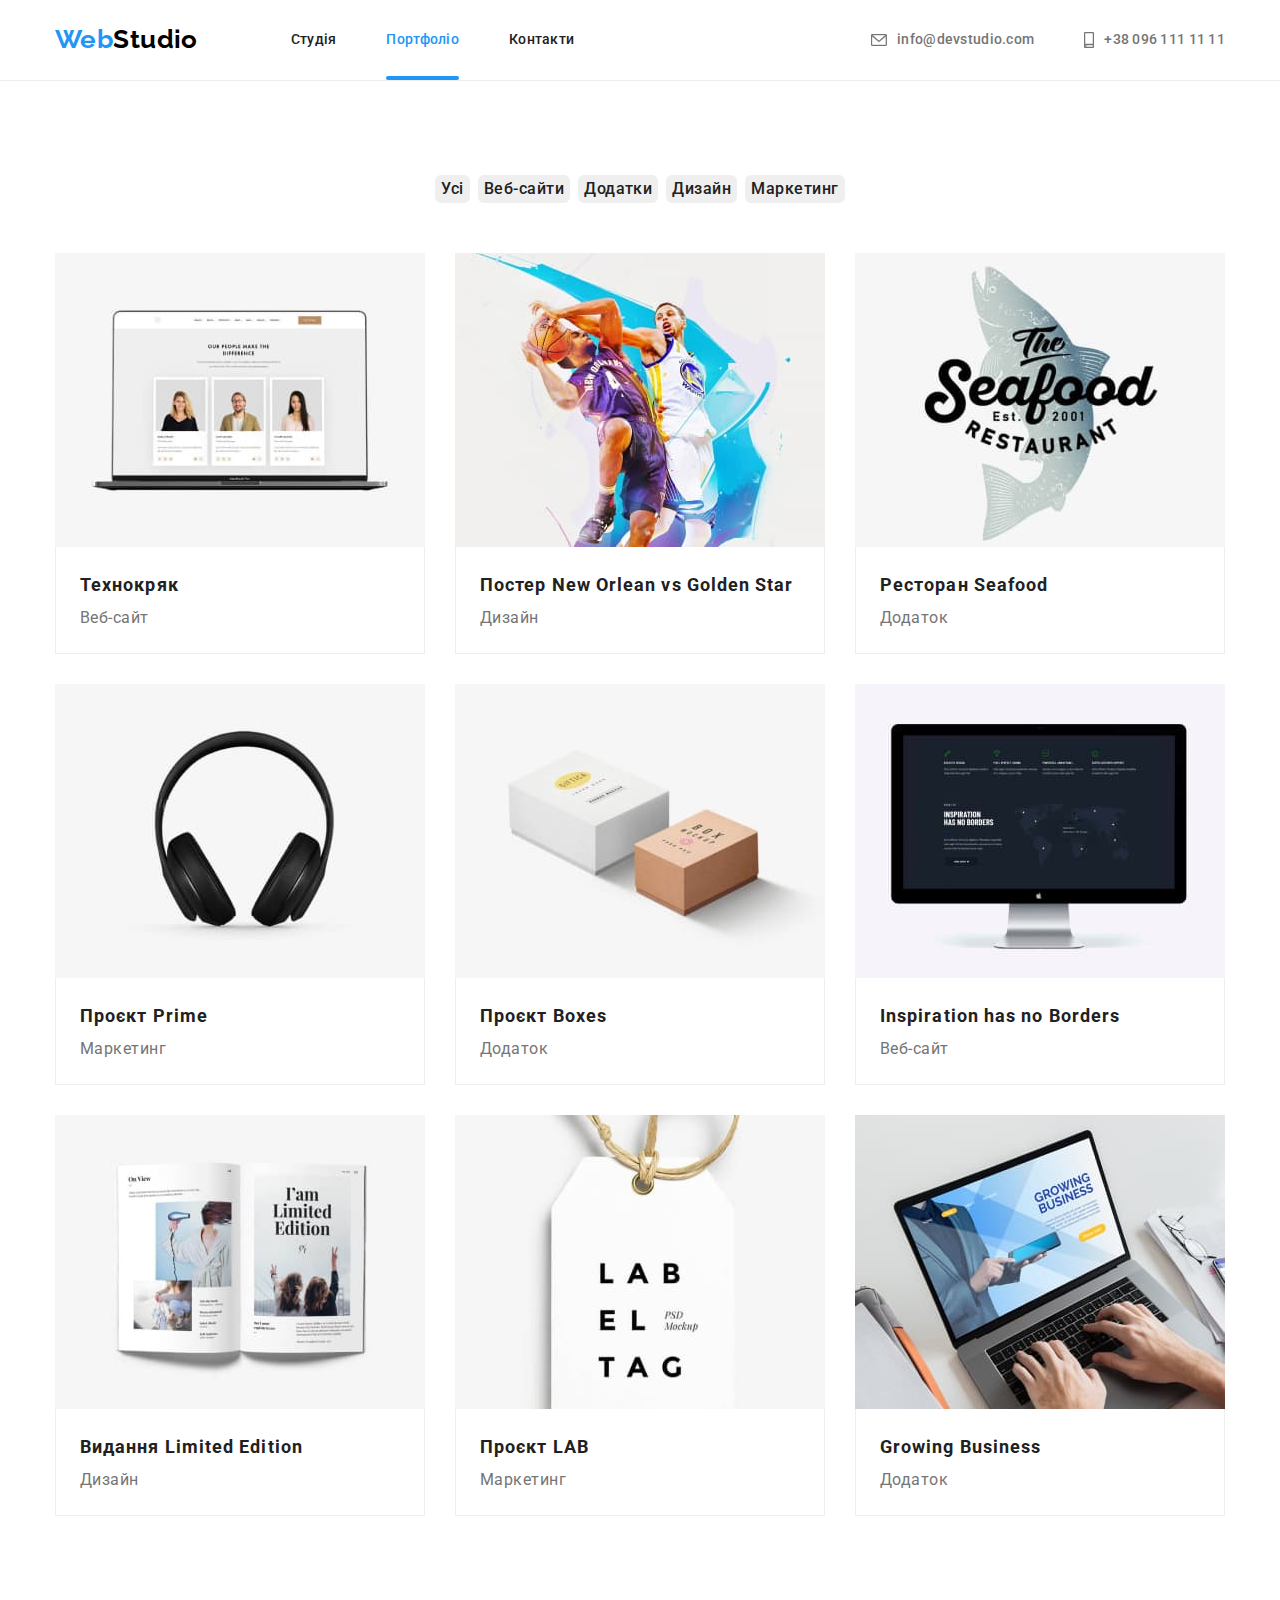
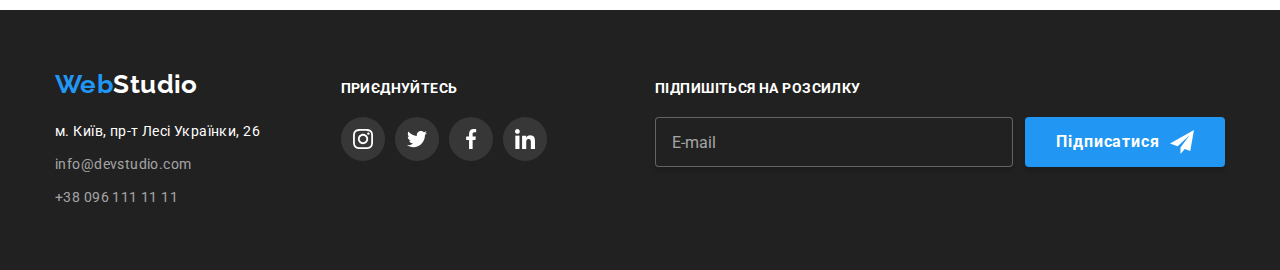
==== commit ed4c7bfb: "home work 7" ====
--- a/portfolio.html
+++ b/portfolio.html
@@ -7,7 +7,7 @@
     <title>Document</title>
     <link href="https://fonts.googleapis.com/css2?family=Raleway:wght@700&family=Roboto:wght@400;500;700;900&display=swap" rel="stylesheet">
     <link rel="stylesheet" href="https://cdnjs.cloudflare.com/ajax/libs/modern-normalize/1.1.0/modern-normalize.min.css"/>
-    <link rel="stylesheet" href="./css/styles.css">
+    <link rel="stylesheet" href="./css/main.min.css">
 </head>
 <body>
     <body class="page-body">
--- a/css/main.min.css
+++ b/css/main.min.css
@@ -0,0 +1 @@
+:root{--primary-text-color:#212121;--title-text-color:#757575;--accent-color:#2196F3;--primary-white-color:#Ffffff;--background-color:#F5F4FA;--border-color:#EEEEEE;--fill-icons: #AFB1B8;--timing-fuction: cubic-bezier(0.4, 0, 0.2, 1)}body{background-color:var(--primary-white-color);color:var(--primary-text-color);font-family:"Roboto",sans-serif;font-size:14px;letter-spacing:.03em}.section{padding-left:15px;padding-right:15px}.container{margin-left:auto;margin-right:auto;width:1200px;padding-left:15px;padding-right:15px}ul,h1,h2,h3,p{margin:0;padding:0}ul{list-style:none}.button{border:none;cursor:pointer;color:var(--primary-white-color);background-color:var(--accent-color);font-family:inherit;font-weight:700;font-size:16px;line-height:1.88;letter-spacing:.06em}.button-studio{padding:10px 32px;min-width:216px;height:50px;border-radius:6px}.button-footer{display:-webkit-box;display:-ms-flexbox;display:flex;-webkit-box-align:center;-ms-flex-align:center;align-items:center;-webkit-box-pack:center;-ms-flex-pack:center;justify-content:center;width:200px;height:50px;-webkit-box-shadow:0px 4px 4px rgba(0,0,0,.15);box-shadow:0px 4px 4px rgba(0,0,0,.15);border-radius:4px}.button-footer__subscription{margin-right:10px}.button-portfolio{cursor:pointer;border:none;border-radius:6px;font-family:inherit;font-weight:500;font-size:16px;line-height:1.63;letter-spacing:.03em;color:var(--primary-text-color);text-decoration:none;-webkit-transition-property:color,background-color,-webkit-box-shadow;transition-property:color,background-color,-webkit-box-shadow;transition-property:color,background-color,box-shadow;transition-property:color,background-color,box-shadow,-webkit-box-shadow;-webkit-transition-duration:250ms;transition-duration:250ms;-webkit-transition-timing-function:var(--timing-fuction);transition-timing-function:var(--timing-fuction)}.button-portfolio:hover,.button-portfolio:focus{color:var(--primary-white-color);background-color:var(--accent-color);-webkit-box-shadow:0 4px 4px 0 rgba(0,0,0,.25);box-shadow:0 4px 4px 0 rgba(0,0,0,.25)}.button-portfolio .first{padding:6px 25px}.button-portfolio .other{padding:6px 22px}.backdrop{position:fixed;top:0;left:0;width:100%;height:100%;background-color:rgba(0,0,0,.2);opacity:1;-webkit-transition:opacity 250ms visibility 250ms var(--timing-fuction);transition:opacity 250ms visibility 250ms var(--timing-fuction)}.backdrop.is-hidden{opacity:0;pointer-events:none;visibility:none}.backdrop.is-hidden .modal{-webkit-transform:scale(0.9);transform:scale(0.9)}.modal{position:absolute;top:50%;left:50%;width:528px;height:581px;border-radius:4px;background-color:#fff;-webkit-box-shadow:0 4px 4px 0 rgba(0,0,0,.25);box-shadow:0 4px 4px 0 rgba(0,0,0,.25);-webkit-transform:translate(-50%, -50%) scale(1);transform:translate(-50%, -50%) scale(1);-webkit-transition:-webkit-transform 250ms var(--timing-fuction);transition:-webkit-transform 250ms var(--timing-fuction);transition:transform 250ms var(--timing-fuction);transition:transform 250ms var(--timing-fuction), -webkit-transform 250ms var(--timing-fuction)}.modal .close-sign{position:absolute;display:-webkit-box;display:-ms-flexbox;display:flex;-webkit-box-pack:center;-ms-flex-pack:center;justify-content:center;cursor:pointer;-webkit-box-align:center;-ms-flex-align:center;align-items:center;top:8px;right:8px;width:30px;height:30px;border:1px solid #ececec;border-radius:50%;background-color:var(--primary-white-color)}.close-sign .icon-close{fill:var(--primary-text-color);-webkit-transition:fill 250ms var(--timing-fuction);transition:fill 250ms var(--timing-fuction)}.close-sign .icon-close:hover,.close-sign .icon-close:focus{fill:var(--accent-color)}.modal-tittle{display:-webkit-box;display:-ms-flexbox;display:flex;-webkit-box-pack:center;-ms-flex-pack:center;justify-content:center;-webkit-box-align:center;-ms-flex-align:center;align-items:center;width:448px;height:23px;margin-bottom:12px;font-weight:700;font-size:20px;line-height:1.15;text-align:center;letter-spacing:.03em;color:#212121}.modal-form{padding:40px}.modal-label{font-size:12px;line-height:1.17;letter-spacing:.01em;color:var(--title-text-color);margin-bottom:4px}.modal-input{width:100%;height:40px;cursor:pointer;border-radius:4px;border:1px solid rgba(33,33,33,.2);padding:12px;padding-left:42px;-webkit-transition:outline 250ms var(--timing-fuction);transition:outline 250ms var(--timing-fuction)}.input-wrapper{position:relative;margin-bottom:10px}.input-icon{position:absolute;left:12px;top:50%;-webkit-transform:translateY(-50%);transform:translateY(-50%);fill:var(--primary-text-color);-webkit-transition:fill 250ms var(--timing-fuction);transition:fill 250ms var(--timing-fuction)}.modal-input.commentarea{padding:12px 16px;height:120px;resize:none;color:rgba(117,117,117,.5);margin-bottom:20px}.modal-input:focus+.input-icon{fill:var(--accent-color)}.modal-input:focus{outline:1px solid var(--accent-color)}.modal-input.commentarea::-webkit-input-placeholder{color:rgba(117,117,117,.5)}.modal-input.commentarea::-moz-placeholder{color:rgba(117,117,117,.5)}.modal-input.commentarea:-ms-input-placeholder{color:rgba(117,117,117,.5)}.modal-input.commentarea::-ms-input-placeholder{color:rgba(117,117,117,.5)}.modal-input.commentarea::placeholder{color:rgba(117,117,117,.5)}.check-line{padding-left:13px;margin-bottom:30px}.checkbox-agree{display:-webkit-box;display:-ms-flexbox;display:flex;-webkit-box-align:center;-ms-flex-align:center;align-items:center;cursor:pointer;font-size:14px;line-height:1.71;letter-spacing:.03em;color:var(--title-text-color)}.checkbox-agree .icon-wrapper{width:16px;height:15px;margin-right:8px;border:2px solid var(--primary-text-color);border-radius:2px;display:-webkit-box;display:-ms-flexbox;display:flex;-webkit-box-align:center;-ms-flex-align:center;align-items:center;-webkit-box-pack:center;-ms-flex-pack:center;justify-content:center}.checkbox-agree .agree-icon{fill:rgba(0,0,0,0);border:none}.check-line input:checked+.checkbox-agree .icon-wrapper{background:#2196f3;border:none}.check-line input:checked+.checkbox-agree .agree-icon{fill:var(--primary-white-color)}.agree-link{margin-left:5px;-webkit-text-decoration-line:underline;text-decoration-line:underline;color:#2196f3}.modal-buttom{font-size:16px;line-height:1.88;display:-webkit-box;display:-ms-flexbox;display:flex;-webkit-box-align:center;-ms-flex-align:center;align-items:center;-webkit-box-pack:center;-ms-flex-pack:center;justify-content:center;margin:auto;letter-spacing:.06em;width:200px;height:50px;cursor:pointer;color:var(--primary-white-color);background-color:var(--accent-color);border:none;border-radius:4px;-webkit-box-shadow:0px 4px 4px rgba(0,0,0,.15);box-shadow:0px 4px 4px rgba(0,0,0,.15);margin-bottom:4px}.page-header{border-bottom:1px solid #ececec}.page-header__nav{display:-webkit-box;display:-ms-flexbox;display:flex;-webkit-box-align:center;-ms-flex-align:center;align-items:center}.page-header .container{display:-webkit-box;display:-ms-flexbox;display:flex;-webkit-box-align:center;-ms-flex-align:center;align-items:center}.nav__list{display:-webkit-box;display:-ms-flexbox;display:flex;-webkit-box-align:center;-ms-flex-align:center;align-items:center;margin-left:93px}.nav__list .list-site__item+.list-site__item{margin-left:50px}.logo{color:#000;font-family:"Raleway";font-weight:700;font-size:26px;text-decoration:none}.nav__logo{display:block;padding-top:24px;padding-bottom:25px}.logo__first{color:var(--accent-color)}.list-site__link{display:block;padding-top:32px;padding-bottom:32px;color:var(--primary-text-color);font-weight:500;font-size:14px;line-height:1.14;letter-spacing:.02em;text-decoration:none;-webkit-transition-property:color;transition-property:color;-webkit-transition-duration:250ms;transition-duration:250ms;-webkit-transition-timing-function:var(--timing-fuction);transition-timing-function:var(--timing-fuction)}.list-site__link:hover,.list-site__link:focus{color:var(--accent-color)}.current{color:var(--accent-color);position:relative}.current::after{content:" ";position:absolute;left:0;bottom:0;background-color:var(--accent-color);display:block;width:100%;height:4px;border-radius:2px}.list-auth{display:-webkit-box;display:-ms-flexbox;display:flex;-webkit-box-align:center;-ms-flex-align:center;align-items:center;margin-left:auto}.list-auth__item+.list-auth__item{margin-left:50px}.list-auth__link{color:var(--title-text-color);font-weight:500;font-size:14px;line-height:1.14;letter-spacing:.02em;text-decoration:none;display:-webkit-box;display:-ms-flexbox;display:flex;-webkit-box-align:center;-ms-flex-align:center;align-items:center;-webkit-transition-property:color;transition-property:color;-webkit-transition-duration:250ms;transition-duration:250ms;-webkit-transition-timing-function:var(--timing-fuction);transition-timing-function:var(--timing-fuction)}.list-auth__icon{margin-right:10px;fill:none;stroke:currentColor;-webkit-transition-property:color;transition-property:color;-webkit-transition-duration:250ms;transition-duration:250ms;-webkit-transition-timing-function:var(--timing-fuction);transition-timing-function:var(--timing-fuction)}.list-auth__link:hover,.list-auth__link:focus{color:var(--accent-color)}.hero{max-width:1600px;padding-top:200px;padding-bottom:200px;margin:0 auto;background-color:var(--primary-text-color);text-align:center;background-image:-webkit-gradient(linear, left top, left bottom, from(rgba(47, 48, 58, 0.4)), to(rgba(47, 48, 58, 0.4))),url(../images/hero\ bg.jpg);background-image:linear-gradient(rgba(47, 48, 58, 0.4), rgba(47, 48, 58, 0.4)),url(../images/hero\ bg.jpg);background-position:center;background-size:cover}.hero__title{margin-top:0;margin-bottom:30px;color:var(--primary-white-color);font-weight:900;font-size:44px;line-height:1.36;text-align:center;letter-spacing:.06em;text-transform:uppercase}.benefits{padding-top:94px;padding-bottom:94px}.benefits__list{display:-webkit-box;display:-ms-flexbox;display:flex;-webkit-box-align:start;-ms-flex-align:start;align-items:flex-start;gap:30px}.benefits-icons{padding:25px 100px;border:none;border-radius:4px;background-color:var(--background-color);margin-bottom:30px}.benefits__list__item{-ms-flex-preferred-size:calc((100% - 90px)/4);flex-basis:calc((100% - 90px)/4)}.benefits__list__title{margin-top:0;margin-bottom:10px;font-size:14px;line-height:1.14;letter-spacing:.03em;text-transform:uppercase}.benefits__list__about{color:var(--title-text-color);font-size:14px;line-height:1.71;letter-spacing:.03em}.work{padding-bottom:94px;padding-top:0}.work__title{font-size:36px;line-height:1.17;text-align:center;letter-spacing:.03em;margin-bottom:50px}.work__images{display:-webkit-box;display:-ms-flexbox;display:flex;-webkit-box-pack:justify;-ms-flex-pack:justify;justify-content:space-between}.work__images__item{position:relative}.work-list__deskription{font-weight:700;font-size:14px;line-height:1.14;text-align:center;letter-spacing:.03em;text-transform:uppercase;width:370px;height:70px;color:var(--primary-white-color);background-color:rgba(47,48,58,.8);position:absolute;bottom:0;display:-webkit-box;display:-ms-flexbox;display:flex;-webkit-box-align:center;-ms-flex-align:center;align-items:center;-webkit-box-pack:center;-ms-flex-pack:center;justify-content:center}.command{display:-webkit-box;display:-ms-flexbox;display:flex;-webkit-box-pack:center;-ms-flex-pack:center;justify-content:center;background-color:var(--background-color);padding-top:94px;padding-bottom:94px}.command__title{font-size:36px;line-height:1.17;text-align:center;letter-spacing:.03em;margin-bottom:50px}.command__list-job{display:-webkit-box;display:-ms-flexbox;display:flex;-webkit-box-pack:justify;-ms-flex-pack:justify;justify-content:space-between}.command__list-job__item{-webkit-box-shadow:0px 1px 3px rgba(0,0,0,.12),0px 1px 1px rgba(0,0,0,.14),0px 2px 1px rgba(0,0,0,.2);box-shadow:0px 1px 3px rgba(0,0,0,.12),0px 1px 1px rgba(0,0,0,.14),0px 2px 1px rgba(0,0,0,.2);border-radius:0px 0px 4px 4px}.our-team{padding:30px 0;background-color:var(--primary-white-color)}.job-list__name{font-weight:500;font-size:16px;line-height:1.19;text-align:center;letter-spacing:.03em;margin-bottom:10px}.job-list__title{color:var(--title-text-color);font-size:16px;line-height:1.19;text-align:center;letter-spacing:.03em}.job-list__social-icons{display:-webkit-box;display:-ms-flexbox;display:flex;-webkit-box-pack:center;-ms-flex-pack:center;justify-content:center;margin-top:16px}.social__item{width:44px;height:44px;border-radius:50%;margin-right:10px}.social__item:last-child{margin-right:0}.social__item__link{width:100%;height:100%;border-radius:50%;display:-webkit-box;display:-ms-flexbox;display:flex;-webkit-box-align:center;-ms-flex-align:center;align-items:center;-webkit-box-pack:center;-ms-flex-pack:center;justify-content:center;color:var(--fill-icons);-webkit-transition-property:background-color;transition-property:background-color;-webkit-transition-duration:250ms;transition-duration:250ms;-webkit-transition-timing-function:var(--timing-fuction);transition-timing-function:var(--timing-fuction)}.social__item__link:hover,.social__item__link:focus{background-color:var(--accent-color)}.social__item__link__icon{fill:var(--fill-icons)}.social__item__link:hover .social__item__link__icon,.social__item__link:focus .social__item__link__icon{fill:var(--primary-white-color)}.customer__title{font-size:36px;line-height:1.17;text-align:center;letter-spacing:.03em;margin-bottom:50px}.customer__list{display:-webkit-box;display:-ms-flexbox;display:flex;-webkit-box-align:start;-ms-flex-align:start;align-items:flex-start;gap:30px}.customer__list__item{width:170px;height:92px;-ms-flex-preferred-size:calc((100% - 150px)/6);flex-basis:calc((100% - 150px)/6);background-color:var(--primary-white-color);border:1px solid var(--fill-icons);border-radius:4px;-webkit-transition-property:border;transition-property:border;-webkit-transition-duration:250ms;transition-duration:250ms;-webkit-transition-timing-function:var(--timing-fuction);transition-timing-function:var(--timing-fuction)}.list-customer__logo{width:100%;height:100%;color:var(--fill-icons);border:1px solid var(--fill-icons);display:-webkit-box;display:-ms-flexbox;display:flex;-webkit-box-align:center;-ms-flex-align:center;align-items:center;-webkit-box-pack:center;-ms-flex-pack:center;justify-content:center;-webkit-transition-property:color;transition-property:color;-webkit-transition-duration:250ms;transition-duration:250ms;-webkit-transition-timing-function:var(--timing-fuction);transition-timing-function:var(--timing-fuction)}.list-customer__logo__icon{fill:currentColor}.customer__list__item:hover,.customer__list__item:focus{border:1px solid var(--accent-color)}.list-customer__logo:hover,.list-customer__logo:focus{color:var(--accent-color)}.page-footer{background-color:var(--primary-text-color);padding-top:60px;padding-bottom:60px}.page-footer .container{display:-webkit-box;display:-ms-flexbox;display:flex;-webkit-box-align:baseline;-ms-flex-align:baseline;align-items:baseline;-webkit-box-pack:justify;-ms-flex-pack:justify;justify-content:space-between}.footer{display:-webkit-box;display:-ms-flexbox;display:flex;-webkit-box-orient:vertical;-webkit-box-direction:normal;-ms-flex-direction:column;flex-direction:column;margin-right:70px}.footer__logo{display:block;margin-bottom:20px;color:var(--primary-white-color)}address{font-style:normal}.basement__item{margin-bottom:9px}.basement__adress{color:var(--primary-white-color);font-size:14px;line-height:1.71;letter-spacing:.03em;text-decoration:none;-webkit-transition-property:color;transition-property:color;-webkit-transition-duration:250ms;transition-duration:250ms;-webkit-transition-timing-function:var(--timing-fuction);transition-timing-function:var(--timing-fuction)}.basement__contacts{color:rgba(255,255,255,.6);font-size:14px;line-height:1.71;letter-spacing:.03em;text-decoration:none;-webkit-transition-property:color;transition-property:color;-webkit-transition-duration:250ms;transition-duration:250ms;-webkit-transition-timing-function:var(--timing-fuction);transition-timing-function:var(--timing-fuction)}.basement__mail{margin-bottom:9px}.basement__adress:hover,.basement__adress:focus{color:var(--accent-color)}.basement__contacts:hover,.basement__contacts:focus{color:var(--accent-color)}.social-address{margin-right:98px}.go{color:var(--primary-white-color);font-weight:700;font-size:14px;line-height:1.14;letter-spacing:.03em;text-transform:uppercase;margin-bottom:20px}.social-address__icon{display:-webkit-box;display:-ms-flexbox;display:flex;-webkit-box-align:center;-ms-flex-align:center;align-items:center}.list-footer__address{width:44px;height:44px;border-radius:50%;background-color:rgba(255,255,255,.1);margin-right:10px;-webkit-transition-property:background-color;transition-property:background-color;-webkit-transition-duration:250ms;transition-duration:250ms;-webkit-transition-timing-function:var(--timing-fuction);transition-timing-function:var(--timing-fuction)}.list-footer__address:last-child{margin-right:0}.list-footer__address__icon{width:100%;height:100%;display:-webkit-box;display:-ms-flexbox;display:flex;-webkit-box-align:center;-ms-flex-align:center;align-items:center;-webkit-box-pack:center;-ms-flex-pack:center;justify-content:center;border-radius:50%;color:var(--primary-white-color);-webkit-transition-property:background-color;transition-property:background-color;-webkit-transition-duration:250ms;transition-duration:250ms;-webkit-transition-timing-function:var(--timing-fuction);transition-timing-function:var(--timing-fuction)}.list-footer__address__social{fill:var(--primary-white-color)}.list-footer__address:hover,.list-footer__address:focus{background-color:var(--accent-color)}.list-footer__address__icon:focus{background-color:var(--accent-color)}.mailing-footer{position:relative}.mailing-footer__list{display:-webkit-box;display:-ms-flexbox;display:flex}.mailing-footer__list__e-mail{cursor:pointer;width:358px;height:50px;margin-right:12px;border:1px solid rgba(255,255,255,.3);-webkit-box-shadow:0px 4px 4px rgba(0,0,0,.15);box-shadow:0px 4px 4px rgba(0,0,0,.15);border-radius:4px;background-color:var(--primary-text-color);font-size:16px;line-height:1.25;color:var(--primary-white-color);padding-left:16px}.mailing-footer__list__e-mail:checked{border:1px solid var(--accent-color)}.mailing-footer__list__e-mail::-webkit-input-placeholder{font-size:16px;line-height:1.25;color:rgba(255,255,255,.6)}.mailing-footer__list__e-mail::-moz-placeholder{font-size:16px;line-height:1.25;color:rgba(255,255,255,.6)}.mailing-footer__list__e-mail:-ms-input-placeholder{font-size:16px;line-height:1.25;color:rgba(255,255,255,.6)}.mailing-footer__list__e-mail::-ms-input-placeholder{font-size:16px;line-height:1.25;color:rgba(255,255,255,.6)}.mailing-footer__list__e-mail::placeholder{font-size:16px;line-height:1.25;color:rgba(255,255,255,.6)}.menu__filter{display:-webkit-box;display:-ms-flexbox;display:flex;-webkit-box-pack:center;-ms-flex-pack:center;justify-content:center;margin-bottom:50px}.menu__filter .item:not(:last-child){margin-right:8px}.menu__link{display:-webkit-box;display:-ms-flexbox;display:flex;-ms-flex-wrap:wrap;flex-wrap:wrap;gap:30px;-ms-flex-preferred-size:calc((100% - 60px)/3);flex-basis:calc((100% - 60px)/3)}.section{padding-top:94px;padding-bottom:94px}img{display:block}.picture__link{display:block;text-decoration:none;-webkit-transition-property:-webkit-box-shadow;transition-property:-webkit-box-shadow;transition-property:box-shadow;transition-property:box-shadow, -webkit-box-shadow;-webkit-transition-duration:250ms;transition-duration:250ms;-webkit-transition-timing-function:var(--timing-fuction);transition-timing-function:var(--timing-fuction)}.picture__link:hover,.picture__link:focus{-webkit-box-shadow:0 4px 4px 0 rgba(0,0,0,.25);box-shadow:0 4px 4px 0 rgba(0,0,0,.25)}.wrapper{position:relative;overflow:hidden}.picture__link__text{font-size:18px;line-height:1.56;letter-spacing:.03em;text-shadow:0px 4px 4px rgba(0,0,0,.25);color:var(--primary-white-color);background-color:rgba(33,150,243,.9);position:absolute;width:100%;height:100%;top:0;left:0;padding:63px 24px;-webkit-transform:translateY(100%);transform:translateY(100%);opacity:0;-webkit-transition:opacity 250ms cubic-bezier(0.4, 0, 0.2, 1),-webkit-transform 250ms cubic-bezier(0.4, 0, 0.2, 1);transition:opacity 250ms cubic-bezier(0.4, 0, 0.2, 1),-webkit-transform 250ms cubic-bezier(0.4, 0, 0.2, 1);transition:transform 250ms cubic-bezier(0.4, 0, 0.2, 1),opacity 250ms cubic-bezier(0.4, 0, 0.2, 1);transition:transform 250ms cubic-bezier(0.4, 0, 0.2, 1),opacity 250ms cubic-bezier(0.4, 0, 0.2, 1),-webkit-transform 250ms cubic-bezier(0.4, 0, 0.2, 1)}.menu__link__item:hover .picture__link__text{-webkit-transform:translateY(0);transform:translateY(0);opacity:1}.under-photo{padding:20px 24px;border-bottom:1px solid var(--border-color);border-left:1px solid var(--border-color);border-right:1px solid var(--border-color)}.picture__link__choice{font-weight:700;font-size:18px;line-height:2;letter-spacing:.06em;color:var(--primary-text-color)}.picture__link__view{color:var(--title-text-color);font-size:16px;line-height:1.88;letter-spacing:.03em}/*# sourceMappingURL=main.min.css.map */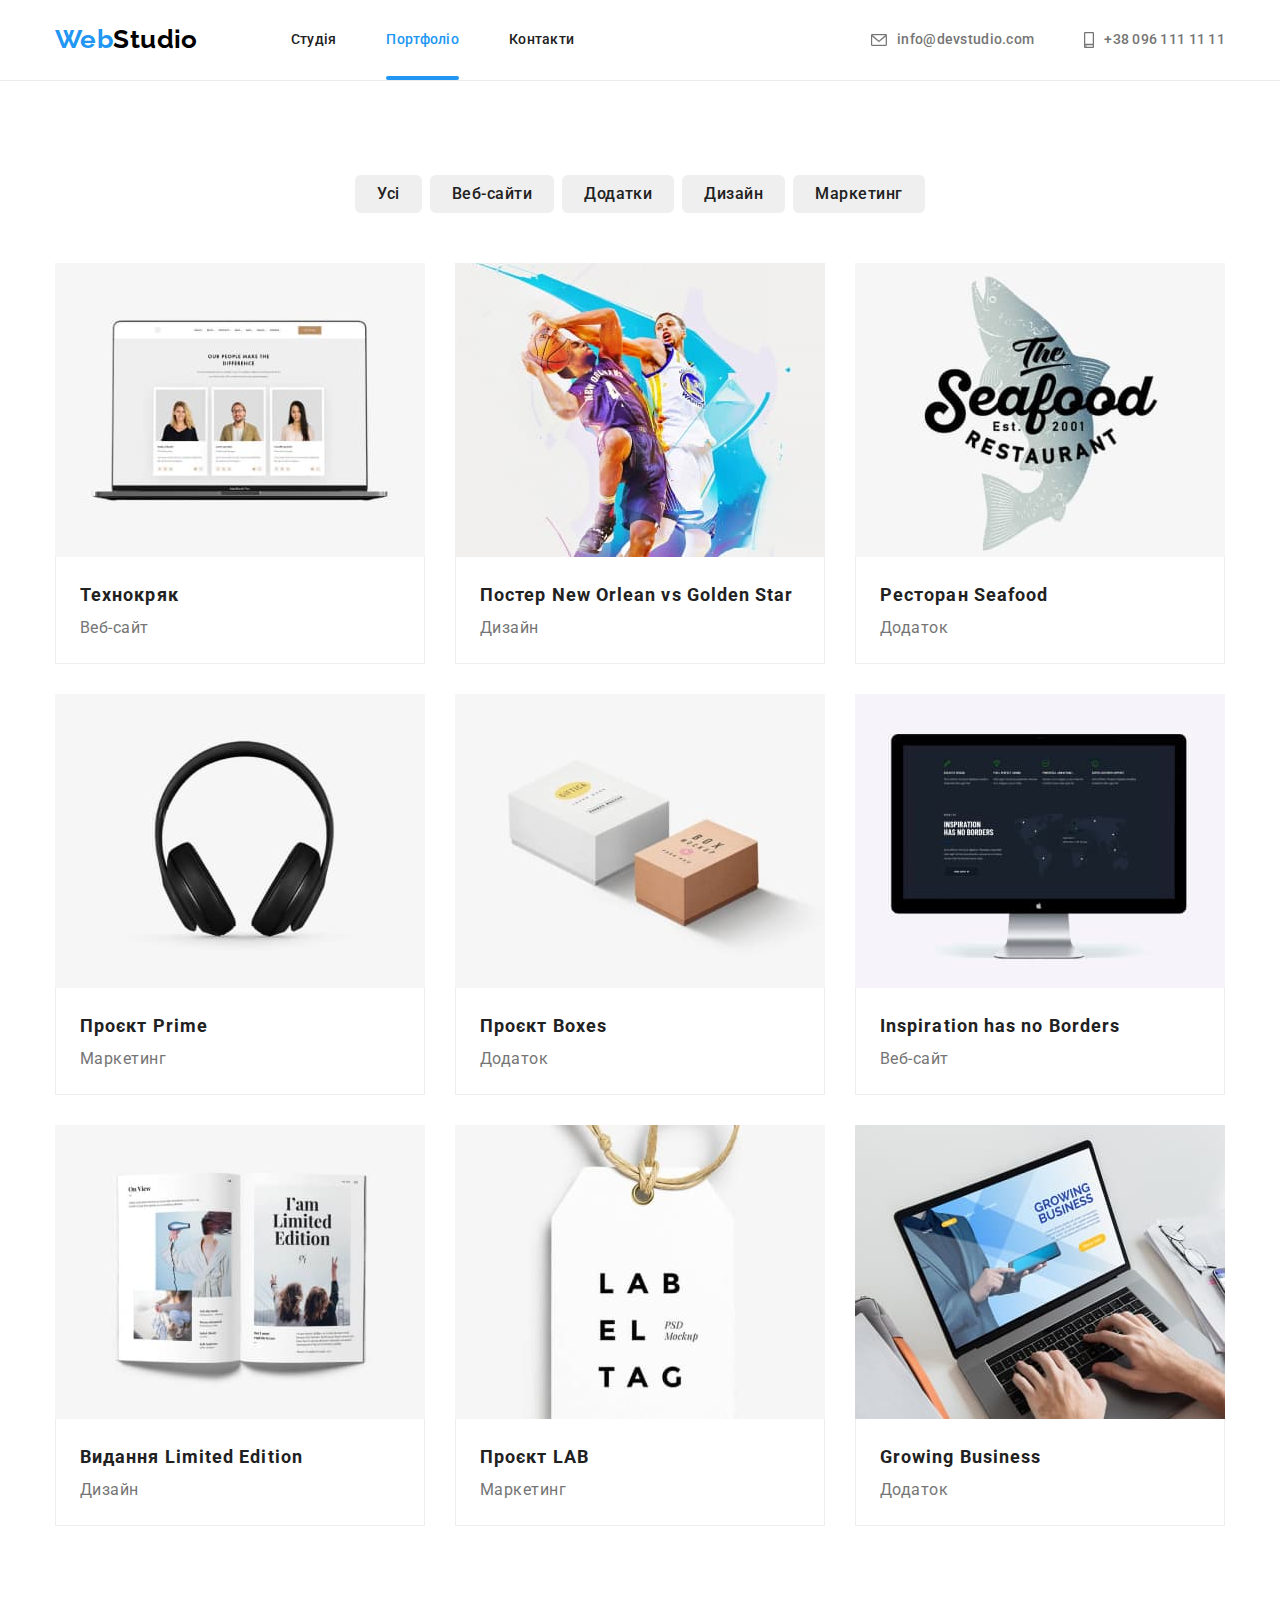
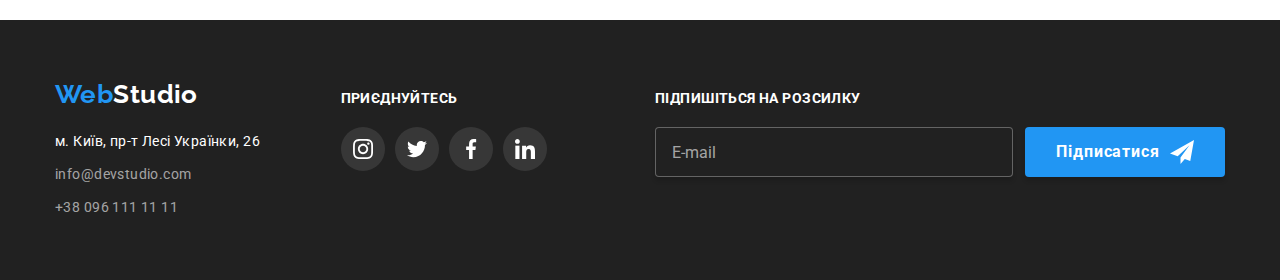
==== commit f14a6027: "09.12.2022" ====
--- a/portfolio.html
+++ b/portfolio.html
@@ -52,7 +52,7 @@
                 <div class="container menu">
                     <h1 hidden>Filter menu</h1>
                         <ul class="menu__filter">
-                            <li class="item"> <button class="button-portfolio firs" type="button">Усі</button></li>
+                            <li class="item"> <button class="button-portfolio first" type="button">Усі</button></li>
                             <li class="item"> <button class="button-portfolio other" type="button">Веб-сайти</button></li>
                             <li class="item"> <button class="button-portfolio other" type="button">Додатки</button></li>
                             <li class="item"> <button class="button-portfolio other" type="button">Дизайн</button></li>
--- a/css/main.min.css
+++ b/css/main.min.css
@@ -1 +1 @@
-:root{--primary-text-color:#212121;--title-text-color:#757575;--accent-color:#2196F3;--primary-white-color:#Ffffff;--background-color:#F5F4FA;--border-color:#EEEEEE;--fill-icons: #AFB1B8;--timing-fuction: cubic-bezier(0.4, 0, 0.2, 1)}body{background-color:var(--primary-white-color);color:var(--primary-text-color);font-family:"Roboto",sans-serif;font-size:14px;letter-spacing:.03em}.section{padding-left:15px;padding-right:15px}.container{margin-left:auto;margin-right:auto;width:1200px;padding-left:15px;padding-right:15px}ul,h1,h2,h3,p{margin:0;padding:0}ul{list-style:none}.button{border:none;cursor:pointer;color:var(--primary-white-color);background-color:var(--accent-color);font-family:inherit;font-weight:700;font-size:16px;line-height:1.88;letter-spacing:.06em}.button-studio{padding:10px 32px;min-width:216px;height:50px;border-radius:6px}.button-footer{display:-webkit-box;display:-ms-flexbox;display:flex;-webkit-box-align:center;-ms-flex-align:center;align-items:center;-webkit-box-pack:center;-ms-flex-pack:center;justify-content:center;width:200px;height:50px;-webkit-box-shadow:0px 4px 4px rgba(0,0,0,.15);box-shadow:0px 4px 4px rgba(0,0,0,.15);border-radius:4px}.button-footer__subscription{margin-right:10px}.button-portfolio{cursor:pointer;border:none;border-radius:6px;font-family:inherit;font-weight:500;font-size:16px;line-height:1.63;letter-spacing:.03em;color:var(--primary-text-color);text-decoration:none;-webkit-transition-property:color,background-color,-webkit-box-shadow;transition-property:color,background-color,-webkit-box-shadow;transition-property:color,background-color,box-shadow;transition-property:color,background-color,box-shadow,-webkit-box-shadow;-webkit-transition-duration:250ms;transition-duration:250ms;-webkit-transition-timing-function:var(--timing-fuction);transition-timing-function:var(--timing-fuction)}.button-portfolio:hover,.button-portfolio:focus{color:var(--primary-white-color);background-color:var(--accent-color);-webkit-box-shadow:0 4px 4px 0 rgba(0,0,0,.25);box-shadow:0 4px 4px 0 rgba(0,0,0,.25)}.button-portfolio .first{padding:6px 25px}.button-portfolio .other{padding:6px 22px}.backdrop{position:fixed;top:0;left:0;width:100%;height:100%;background-color:rgba(0,0,0,.2);opacity:1;-webkit-transition:opacity 250ms visibility 250ms var(--timing-fuction);transition:opacity 250ms visibility 250ms var(--timing-fuction)}.backdrop.is-hidden{opacity:0;pointer-events:none;visibility:none}.backdrop.is-hidden .modal{-webkit-transform:scale(0.9);transform:scale(0.9)}.modal{position:absolute;top:50%;left:50%;width:528px;height:581px;border-radius:4px;background-color:#fff;-webkit-box-shadow:0 4px 4px 0 rgba(0,0,0,.25);box-shadow:0 4px 4px 0 rgba(0,0,0,.25);-webkit-transform:translate(-50%, -50%) scale(1);transform:translate(-50%, -50%) scale(1);-webkit-transition:-webkit-transform 250ms var(--timing-fuction);transition:-webkit-transform 250ms var(--timing-fuction);transition:transform 250ms var(--timing-fuction);transition:transform 250ms var(--timing-fuction), -webkit-transform 250ms var(--timing-fuction)}.modal .close-sign{position:absolute;display:-webkit-box;display:-ms-flexbox;display:flex;-webkit-box-pack:center;-ms-flex-pack:center;justify-content:center;cursor:pointer;-webkit-box-align:center;-ms-flex-align:center;align-items:center;top:8px;right:8px;width:30px;height:30px;border:1px solid #ececec;border-radius:50%;background-color:var(--primary-white-color)}.close-sign .icon-close{fill:var(--primary-text-color);-webkit-transition:fill 250ms var(--timing-fuction);transition:fill 250ms var(--timing-fuction)}.close-sign .icon-close:hover,.close-sign .icon-close:focus{fill:var(--accent-color)}.modal-tittle{display:-webkit-box;display:-ms-flexbox;display:flex;-webkit-box-pack:center;-ms-flex-pack:center;justify-content:center;-webkit-box-align:center;-ms-flex-align:center;align-items:center;width:448px;height:23px;margin-bottom:12px;font-weight:700;font-size:20px;line-height:1.15;text-align:center;letter-spacing:.03em;color:#212121}.modal-form{padding:40px}.modal-label{font-size:12px;line-height:1.17;letter-spacing:.01em;color:var(--title-text-color);margin-bottom:4px}.modal-input{width:100%;height:40px;cursor:pointer;border-radius:4px;border:1px solid rgba(33,33,33,.2);padding:12px;padding-left:42px;-webkit-transition:outline 250ms var(--timing-fuction);transition:outline 250ms var(--timing-fuction)}.input-wrapper{position:relative;margin-bottom:10px}.input-icon{position:absolute;left:12px;top:50%;-webkit-transform:translateY(-50%);transform:translateY(-50%);fill:var(--primary-text-color);-webkit-transition:fill 250ms var(--timing-fuction);transition:fill 250ms var(--timing-fuction)}.modal-input.commentarea{padding:12px 16px;height:120px;resize:none;color:rgba(117,117,117,.5);margin-bottom:20px}.modal-input:focus+.input-icon{fill:var(--accent-color)}.modal-input:focus{outline:1px solid var(--accent-color)}.modal-input.commentarea::-webkit-input-placeholder{color:rgba(117,117,117,.5)}.modal-input.commentarea::-moz-placeholder{color:rgba(117,117,117,.5)}.modal-input.commentarea:-ms-input-placeholder{color:rgba(117,117,117,.5)}.modal-input.commentarea::-ms-input-placeholder{color:rgba(117,117,117,.5)}.modal-input.commentarea::placeholder{color:rgba(117,117,117,.5)}.check-line{padding-left:13px;margin-bottom:30px}.checkbox-agree{display:-webkit-box;display:-ms-flexbox;display:flex;-webkit-box-align:center;-ms-flex-align:center;align-items:center;cursor:pointer;font-size:14px;line-height:1.71;letter-spacing:.03em;color:var(--title-text-color)}.checkbox-agree .icon-wrapper{width:16px;height:15px;margin-right:8px;border:2px solid var(--primary-text-color);border-radius:2px;display:-webkit-box;display:-ms-flexbox;display:flex;-webkit-box-align:center;-ms-flex-align:center;align-items:center;-webkit-box-pack:center;-ms-flex-pack:center;justify-content:center}.checkbox-agree .agree-icon{fill:rgba(0,0,0,0);border:none}.check-line input:checked+.checkbox-agree .icon-wrapper{background:#2196f3;border:none}.check-line input:checked+.checkbox-agree .agree-icon{fill:var(--primary-white-color)}.agree-link{margin-left:5px;-webkit-text-decoration-line:underline;text-decoration-line:underline;color:#2196f3}.modal-buttom{font-size:16px;line-height:1.88;display:-webkit-box;display:-ms-flexbox;display:flex;-webkit-box-align:center;-ms-flex-align:center;align-items:center;-webkit-box-pack:center;-ms-flex-pack:center;justify-content:center;margin:auto;letter-spacing:.06em;width:200px;height:50px;cursor:pointer;color:var(--primary-white-color);background-color:var(--accent-color);border:none;border-radius:4px;-webkit-box-shadow:0px 4px 4px rgba(0,0,0,.15);box-shadow:0px 4px 4px rgba(0,0,0,.15);margin-bottom:4px}.page-header{border-bottom:1px solid #ececec}.page-header__nav{display:-webkit-box;display:-ms-flexbox;display:flex;-webkit-box-align:center;-ms-flex-align:center;align-items:center}.page-header .container{display:-webkit-box;display:-ms-flexbox;display:flex;-webkit-box-align:center;-ms-flex-align:center;align-items:center}.nav__list{display:-webkit-box;display:-ms-flexbox;display:flex;-webkit-box-align:center;-ms-flex-align:center;align-items:center;margin-left:93px}.nav__list .list-site__item+.list-site__item{margin-left:50px}.logo{color:#000;font-family:"Raleway";font-weight:700;font-size:26px;text-decoration:none}.nav__logo{display:block;padding-top:24px;padding-bottom:25px}.logo__first{color:var(--accent-color)}.list-site__link{display:block;padding-top:32px;padding-bottom:32px;color:var(--primary-text-color);font-weight:500;font-size:14px;line-height:1.14;letter-spacing:.02em;text-decoration:none;-webkit-transition-property:color;transition-property:color;-webkit-transition-duration:250ms;transition-duration:250ms;-webkit-transition-timing-function:var(--timing-fuction);transition-timing-function:var(--timing-fuction)}.list-site__link:hover,.list-site__link:focus{color:var(--accent-color)}.current{color:var(--accent-color);position:relative}.current::after{content:" ";position:absolute;left:0;bottom:0;background-color:var(--accent-color);display:block;width:100%;height:4px;border-radius:2px}.list-auth{display:-webkit-box;display:-ms-flexbox;display:flex;-webkit-box-align:center;-ms-flex-align:center;align-items:center;margin-left:auto}.list-auth__item+.list-auth__item{margin-left:50px}.list-auth__link{color:var(--title-text-color);font-weight:500;font-size:14px;line-height:1.14;letter-spacing:.02em;text-decoration:none;display:-webkit-box;display:-ms-flexbox;display:flex;-webkit-box-align:center;-ms-flex-align:center;align-items:center;-webkit-transition-property:color;transition-property:color;-webkit-transition-duration:250ms;transition-duration:250ms;-webkit-transition-timing-function:var(--timing-fuction);transition-timing-function:var(--timing-fuction)}.list-auth__icon{margin-right:10px;fill:none;stroke:currentColor;-webkit-transition-property:color;transition-property:color;-webkit-transition-duration:250ms;transition-duration:250ms;-webkit-transition-timing-function:var(--timing-fuction);transition-timing-function:var(--timing-fuction)}.list-auth__link:hover,.list-auth__link:focus{color:var(--accent-color)}.hero{max-width:1600px;padding-top:200px;padding-bottom:200px;margin:0 auto;background-color:var(--primary-text-color);text-align:center;background-image:-webkit-gradient(linear, left top, left bottom, from(rgba(47, 48, 58, 0.4)), to(rgba(47, 48, 58, 0.4))),url(../images/hero\ bg.jpg);background-image:linear-gradient(rgba(47, 48, 58, 0.4), rgba(47, 48, 58, 0.4)),url(../images/hero\ bg.jpg);background-position:center;background-size:cover}.hero__title{margin-top:0;margin-bottom:30px;color:var(--primary-white-color);font-weight:900;font-size:44px;line-height:1.36;text-align:center;letter-spacing:.06em;text-transform:uppercase}.benefits{padding-top:94px;padding-bottom:94px}.benefits__list{display:-webkit-box;display:-ms-flexbox;display:flex;-webkit-box-align:start;-ms-flex-align:start;align-items:flex-start;gap:30px}.benefits-icons{padding:25px 100px;border:none;border-radius:4px;background-color:var(--background-color);margin-bottom:30px}.benefits__list__item{-ms-flex-preferred-size:calc((100% - 90px)/4);flex-basis:calc((100% - 90px)/4)}.benefits__list__title{margin-top:0;margin-bottom:10px;font-size:14px;line-height:1.14;letter-spacing:.03em;text-transform:uppercase}.benefits__list__about{color:var(--title-text-color);font-size:14px;line-height:1.71;letter-spacing:.03em}.work{padding-bottom:94px;padding-top:0}.work__title{font-size:36px;line-height:1.17;text-align:center;letter-spacing:.03em;margin-bottom:50px}.work__images{display:-webkit-box;display:-ms-flexbox;display:flex;-webkit-box-pack:justify;-ms-flex-pack:justify;justify-content:space-between}.work__images__item{position:relative}.work-list__deskription{font-weight:700;font-size:14px;line-height:1.14;text-align:center;letter-spacing:.03em;text-transform:uppercase;width:370px;height:70px;color:var(--primary-white-color);background-color:rgba(47,48,58,.8);position:absolute;bottom:0;display:-webkit-box;display:-ms-flexbox;display:flex;-webkit-box-align:center;-ms-flex-align:center;align-items:center;-webkit-box-pack:center;-ms-flex-pack:center;justify-content:center}.command{display:-webkit-box;display:-ms-flexbox;display:flex;-webkit-box-pack:center;-ms-flex-pack:center;justify-content:center;background-color:var(--background-color);padding-top:94px;padding-bottom:94px}.command__title{font-size:36px;line-height:1.17;text-align:center;letter-spacing:.03em;margin-bottom:50px}.command__list-job{display:-webkit-box;display:-ms-flexbox;display:flex;-webkit-box-pack:justify;-ms-flex-pack:justify;justify-content:space-between}.command__list-job__item{-webkit-box-shadow:0px 1px 3px rgba(0,0,0,.12),0px 1px 1px rgba(0,0,0,.14),0px 2px 1px rgba(0,0,0,.2);box-shadow:0px 1px 3px rgba(0,0,0,.12),0px 1px 1px rgba(0,0,0,.14),0px 2px 1px rgba(0,0,0,.2);border-radius:0px 0px 4px 4px}.our-team{padding:30px 0;background-color:var(--primary-white-color)}.job-list__name{font-weight:500;font-size:16px;line-height:1.19;text-align:center;letter-spacing:.03em;margin-bottom:10px}.job-list__title{color:var(--title-text-color);font-size:16px;line-height:1.19;text-align:center;letter-spacing:.03em}.job-list__social-icons{display:-webkit-box;display:-ms-flexbox;display:flex;-webkit-box-pack:center;-ms-flex-pack:center;justify-content:center;margin-top:16px}.social__item{width:44px;height:44px;border-radius:50%;margin-right:10px}.social__item:last-child{margin-right:0}.social__item__link{width:100%;height:100%;border-radius:50%;display:-webkit-box;display:-ms-flexbox;display:flex;-webkit-box-align:center;-ms-flex-align:center;align-items:center;-webkit-box-pack:center;-ms-flex-pack:center;justify-content:center;color:var(--fill-icons);-webkit-transition-property:background-color;transition-property:background-color;-webkit-transition-duration:250ms;transition-duration:250ms;-webkit-transition-timing-function:var(--timing-fuction);transition-timing-function:var(--timing-fuction)}.social__item__link:hover,.social__item__link:focus{background-color:var(--accent-color)}.social__item__link__icon{fill:var(--fill-icons)}.social__item__link:hover .social__item__link__icon,.social__item__link:focus .social__item__link__icon{fill:var(--primary-white-color)}.customer__title{font-size:36px;line-height:1.17;text-align:center;letter-spacing:.03em;margin-bottom:50px}.customer__list{display:-webkit-box;display:-ms-flexbox;display:flex;-webkit-box-align:start;-ms-flex-align:start;align-items:flex-start;gap:30px}.customer__list__item{width:170px;height:92px;-ms-flex-preferred-size:calc((100% - 150px)/6);flex-basis:calc((100% - 150px)/6);background-color:var(--primary-white-color);border:1px solid var(--fill-icons);border-radius:4px;-webkit-transition-property:border;transition-property:border;-webkit-transition-duration:250ms;transition-duration:250ms;-webkit-transition-timing-function:var(--timing-fuction);transition-timing-function:var(--timing-fuction)}.list-customer__logo{width:100%;height:100%;color:var(--fill-icons);border:1px solid var(--fill-icons);display:-webkit-box;display:-ms-flexbox;display:flex;-webkit-box-align:center;-ms-flex-align:center;align-items:center;-webkit-box-pack:center;-ms-flex-pack:center;justify-content:center;-webkit-transition-property:color;transition-property:color;-webkit-transition-duration:250ms;transition-duration:250ms;-webkit-transition-timing-function:var(--timing-fuction);transition-timing-function:var(--timing-fuction)}.list-customer__logo__icon{fill:currentColor}.customer__list__item:hover,.customer__list__item:focus{border:1px solid var(--accent-color)}.list-customer__logo:hover,.list-customer__logo:focus{color:var(--accent-color)}.page-footer{background-color:var(--primary-text-color);padding-top:60px;padding-bottom:60px}.page-footer .container{display:-webkit-box;display:-ms-flexbox;display:flex;-webkit-box-align:baseline;-ms-flex-align:baseline;align-items:baseline;-webkit-box-pack:justify;-ms-flex-pack:justify;justify-content:space-between}.footer{display:-webkit-box;display:-ms-flexbox;display:flex;-webkit-box-orient:vertical;-webkit-box-direction:normal;-ms-flex-direction:column;flex-direction:column;margin-right:70px}.footer__logo{display:block;margin-bottom:20px;color:var(--primary-white-color)}address{font-style:normal}.basement__item{margin-bottom:9px}.basement__adress{color:var(--primary-white-color);font-size:14px;line-height:1.71;letter-spacing:.03em;text-decoration:none;-webkit-transition-property:color;transition-property:color;-webkit-transition-duration:250ms;transition-duration:250ms;-webkit-transition-timing-function:var(--timing-fuction);transition-timing-function:var(--timing-fuction)}.basement__contacts{color:rgba(255,255,255,.6);font-size:14px;line-height:1.71;letter-spacing:.03em;text-decoration:none;-webkit-transition-property:color;transition-property:color;-webkit-transition-duration:250ms;transition-duration:250ms;-webkit-transition-timing-function:var(--timing-fuction);transition-timing-function:var(--timing-fuction)}.basement__mail{margin-bottom:9px}.basement__adress:hover,.basement__adress:focus{color:var(--accent-color)}.basement__contacts:hover,.basement__contacts:focus{color:var(--accent-color)}.social-address{margin-right:98px}.go{color:var(--primary-white-color);font-weight:700;font-size:14px;line-height:1.14;letter-spacing:.03em;text-transform:uppercase;margin-bottom:20px}.social-address__icon{display:-webkit-box;display:-ms-flexbox;display:flex;-webkit-box-align:center;-ms-flex-align:center;align-items:center}.list-footer__address{width:44px;height:44px;border-radius:50%;background-color:rgba(255,255,255,.1);margin-right:10px;-webkit-transition-property:background-color;transition-property:background-color;-webkit-transition-duration:250ms;transition-duration:250ms;-webkit-transition-timing-function:var(--timing-fuction);transition-timing-function:var(--timing-fuction)}.list-footer__address:last-child{margin-right:0}.list-footer__address__icon{width:100%;height:100%;display:-webkit-box;display:-ms-flexbox;display:flex;-webkit-box-align:center;-ms-flex-align:center;align-items:center;-webkit-box-pack:center;-ms-flex-pack:center;justify-content:center;border-radius:50%;color:var(--primary-white-color);-webkit-transition-property:background-color;transition-property:background-color;-webkit-transition-duration:250ms;transition-duration:250ms;-webkit-transition-timing-function:var(--timing-fuction);transition-timing-function:var(--timing-fuction)}.list-footer__address__social{fill:var(--primary-white-color)}.list-footer__address:hover,.list-footer__address:focus{background-color:var(--accent-color)}.list-footer__address__icon:focus{background-color:var(--accent-color)}.mailing-footer{position:relative}.mailing-footer__list{display:-webkit-box;display:-ms-flexbox;display:flex}.mailing-footer__list__e-mail{cursor:pointer;width:358px;height:50px;margin-right:12px;border:1px solid rgba(255,255,255,.3);-webkit-box-shadow:0px 4px 4px rgba(0,0,0,.15);box-shadow:0px 4px 4px rgba(0,0,0,.15);border-radius:4px;background-color:var(--primary-text-color);font-size:16px;line-height:1.25;color:var(--primary-white-color);padding-left:16px}.mailing-footer__list__e-mail:checked{border:1px solid var(--accent-color)}.mailing-footer__list__e-mail::-webkit-input-placeholder{font-size:16px;line-height:1.25;color:rgba(255,255,255,.6)}.mailing-footer__list__e-mail::-moz-placeholder{font-size:16px;line-height:1.25;color:rgba(255,255,255,.6)}.mailing-footer__list__e-mail:-ms-input-placeholder{font-size:16px;line-height:1.25;color:rgba(255,255,255,.6)}.mailing-footer__list__e-mail::-ms-input-placeholder{font-size:16px;line-height:1.25;color:rgba(255,255,255,.6)}.mailing-footer__list__e-mail::placeholder{font-size:16px;line-height:1.25;color:rgba(255,255,255,.6)}.menu__filter{display:-webkit-box;display:-ms-flexbox;display:flex;-webkit-box-pack:center;-ms-flex-pack:center;justify-content:center;margin-bottom:50px}.menu__filter .item:not(:last-child){margin-right:8px}.menu__link{display:-webkit-box;display:-ms-flexbox;display:flex;-ms-flex-wrap:wrap;flex-wrap:wrap;gap:30px;-ms-flex-preferred-size:calc((100% - 60px)/3);flex-basis:calc((100% - 60px)/3)}.section{padding-top:94px;padding-bottom:94px}img{display:block}.picture__link{display:block;text-decoration:none;-webkit-transition-property:-webkit-box-shadow;transition-property:-webkit-box-shadow;transition-property:box-shadow;transition-property:box-shadow, -webkit-box-shadow;-webkit-transition-duration:250ms;transition-duration:250ms;-webkit-transition-timing-function:var(--timing-fuction);transition-timing-function:var(--timing-fuction)}.picture__link:hover,.picture__link:focus{-webkit-box-shadow:0 4px 4px 0 rgba(0,0,0,.25);box-shadow:0 4px 4px 0 rgba(0,0,0,.25)}.wrapper{position:relative;overflow:hidden}.picture__link__text{font-size:18px;line-height:1.56;letter-spacing:.03em;text-shadow:0px 4px 4px rgba(0,0,0,.25);color:var(--primary-white-color);background-color:rgba(33,150,243,.9);position:absolute;width:100%;height:100%;top:0;left:0;padding:63px 24px;-webkit-transform:translateY(100%);transform:translateY(100%);opacity:0;-webkit-transition:opacity 250ms cubic-bezier(0.4, 0, 0.2, 1),-webkit-transform 250ms cubic-bezier(0.4, 0, 0.2, 1);transition:opacity 250ms cubic-bezier(0.4, 0, 0.2, 1),-webkit-transform 250ms cubic-bezier(0.4, 0, 0.2, 1);transition:transform 250ms cubic-bezier(0.4, 0, 0.2, 1),opacity 250ms cubic-bezier(0.4, 0, 0.2, 1);transition:transform 250ms cubic-bezier(0.4, 0, 0.2, 1),opacity 250ms cubic-bezier(0.4, 0, 0.2, 1),-webkit-transform 250ms cubic-bezier(0.4, 0, 0.2, 1)}.menu__link__item:hover .picture__link__text{-webkit-transform:translateY(0);transform:translateY(0);opacity:1}.under-photo{padding:20px 24px;border-bottom:1px solid var(--border-color);border-left:1px solid var(--border-color);border-right:1px solid var(--border-color)}.picture__link__choice{font-weight:700;font-size:18px;line-height:2;letter-spacing:.06em;color:var(--primary-text-color)}.picture__link__view{color:var(--title-text-color);font-size:16px;line-height:1.88;letter-spacing:.03em}/*# sourceMappingURL=main.min.css.map */+:root{--primary-text-color:#212121;--title-text-color:#757575;--accent-color:#2196F3;--primary-white-color:#Ffffff;--background-color:#F5F4FA;--border-color:#EEEEEE;--fill-icons: #AFB1B8;--timing-fuction: cubic-bezier(0.4, 0, 0.2, 1)}body{background-color:var(--primary-white-color);color:var(--primary-text-color);font-family:"Roboto",sans-serif;font-size:14px;letter-spacing:.03em}.section{padding-left:15px;padding-right:15px}.container{margin-left:auto;margin-right:auto;width:1200px;padding-left:15px;padding-right:15px}ul,h1,h2,h3,p{margin:0;padding:0}ul{list-style:none}.button{border:none;cursor:pointer;color:var(--primary-white-color);background-color:var(--accent-color);font-family:inherit;font-weight:700;font-size:16px;line-height:1.88;letter-spacing:.06em}.button-studio{padding:10px 32px;min-width:216px;height:50px;border-radius:6px}.button-footer{display:-webkit-box;display:-ms-flexbox;display:flex;-webkit-box-align:center;-ms-flex-align:center;align-items:center;-webkit-box-pack:center;-ms-flex-pack:center;justify-content:center;width:200px;height:50px;-webkit-box-shadow:0px 4px 4px rgba(0,0,0,.15);box-shadow:0px 4px 4px rgba(0,0,0,.15);border-radius:4px}.button-footer__subscription{margin-right:10px}.button-portfolio{cursor:pointer;border:none;border-radius:6px;padding:6px 22px;font-family:inherit;font-weight:500;font-size:16px;line-height:1.63;letter-spacing:.03em;color:var(--primary-text-color);text-decoration:none;-webkit-transition-property:color,background-color,-webkit-box-shadow;transition-property:color,background-color,-webkit-box-shadow;transition-property:color,background-color,box-shadow;transition-property:color,background-color,box-shadow,-webkit-box-shadow;-webkit-transition-duration:250ms;transition-duration:250ms;-webkit-transition-timing-function:var(--timing-fuction);transition-timing-function:var(--timing-fuction)}.button-portfolio:hover,.button-portfolio:focus{color:var(--primary-white-color);background-color:var(--accent-color);-webkit-box-shadow:0 4px 4px 0 rgba(0,0,0,.25);box-shadow:0 4px 4px 0 rgba(0,0,0,.25)}.backdrop{position:fixed;top:0;left:0;width:100%;height:100%;background-color:rgba(0,0,0,.2);opacity:1;-webkit-transition:opacity 250ms visibility 250ms var(--timing-fuction);transition:opacity 250ms visibility 250ms var(--timing-fuction)}.backdrop.is-hidden{opacity:0;pointer-events:none;visibility:none}.backdrop.is-hidden .modal{-webkit-transform:scale(0.9);transform:scale(0.9)}.modal{position:absolute;top:50%;left:50%;width:528px;height:581px;border-radius:4px;background-color:#fff;-webkit-box-shadow:0 4px 4px 0 rgba(0,0,0,.25);box-shadow:0 4px 4px 0 rgba(0,0,0,.25);-webkit-transform:translate(-50%, -50%) scale(1);transform:translate(-50%, -50%) scale(1);-webkit-transition:-webkit-transform 250ms var(--timing-fuction);transition:-webkit-transform 250ms var(--timing-fuction);transition:transform 250ms var(--timing-fuction);transition:transform 250ms var(--timing-fuction), -webkit-transform 250ms var(--timing-fuction)}.modal .close-sign{position:absolute;display:-webkit-box;display:-ms-flexbox;display:flex;-webkit-box-pack:center;-ms-flex-pack:center;justify-content:center;cursor:pointer;-webkit-box-align:center;-ms-flex-align:center;align-items:center;top:8px;right:8px;width:30px;height:30px;border:1px solid #ececec;border-radius:50%;background-color:var(--primary-white-color)}.close-sign .icon-close{fill:var(--primary-text-color);-webkit-transition:fill 250ms var(--timing-fuction);transition:fill 250ms var(--timing-fuction)}.close-sign .icon-close:hover,.close-sign .icon-close:focus{fill:var(--accent-color)}.modal-tittle{display:-webkit-box;display:-ms-flexbox;display:flex;-webkit-box-pack:center;-ms-flex-pack:center;justify-content:center;-webkit-box-align:center;-ms-flex-align:center;align-items:center;width:448px;height:23px;margin-bottom:12px;font-weight:700;font-size:20px;line-height:1.15;text-align:center;letter-spacing:.03em;color:#212121}.modal-form{padding:40px}.modal-label{font-size:12px;line-height:1.17;letter-spacing:.01em;color:var(--title-text-color);margin-bottom:4px}.modal-input{width:100%;height:40px;cursor:pointer;border-radius:4px;border:1px solid rgba(33,33,33,.2);padding:12px;padding-left:42px;-webkit-transition:outline 250ms var(--timing-fuction);transition:outline 250ms var(--timing-fuction)}.input-wrapper{position:relative;margin-bottom:10px}.input-icon{position:absolute;left:12px;top:50%;-webkit-transform:translateY(-50%);transform:translateY(-50%);fill:var(--primary-text-color);-webkit-transition:fill 250ms var(--timing-fuction);transition:fill 250ms var(--timing-fuction)}.modal-input.commentarea{padding:12px 16px;height:120px;resize:none;color:rgba(117,117,117,.5);margin-bottom:20px}.modal-input:focus+.input-icon{fill:var(--accent-color)}.modal-input:focus{outline:1px solid var(--accent-color)}.modal-input.commentarea::-webkit-input-placeholder{color:rgba(117,117,117,.5)}.modal-input.commentarea::-moz-placeholder{color:rgba(117,117,117,.5)}.modal-input.commentarea:-ms-input-placeholder{color:rgba(117,117,117,.5)}.modal-input.commentarea::-ms-input-placeholder{color:rgba(117,117,117,.5)}.modal-input.commentarea::placeholder{color:rgba(117,117,117,.5)}.check-line{padding-left:13px;margin-bottom:30px}.checkbox-agree{display:-webkit-box;display:-ms-flexbox;display:flex;-webkit-box-align:center;-ms-flex-align:center;align-items:center;cursor:pointer;font-size:14px;line-height:1.71;letter-spacing:.03em;color:var(--title-text-color)}.checkbox-agree .icon-wrapper{width:16px;height:15px;margin-right:8px;border:2px solid var(--primary-text-color);border-radius:2px;display:-webkit-box;display:-ms-flexbox;display:flex;-webkit-box-align:center;-ms-flex-align:center;align-items:center;-webkit-box-pack:center;-ms-flex-pack:center;justify-content:center}.checkbox-agree .agree-icon{fill:rgba(0,0,0,0);border:none}.check-line input:checked+.checkbox-agree .icon-wrapper{background:#2196f3;border:none}.check-line input:checked+.checkbox-agree .agree-icon{fill:var(--primary-white-color)}.agree-link{margin-left:5px;-webkit-text-decoration-line:underline;text-decoration-line:underline;color:#2196f3}.modal-buttom{font-size:16px;line-height:1.88;display:-webkit-box;display:-ms-flexbox;display:flex;-webkit-box-align:center;-ms-flex-align:center;align-items:center;-webkit-box-pack:center;-ms-flex-pack:center;justify-content:center;margin:auto;letter-spacing:.06em;width:200px;height:50px;cursor:pointer;color:var(--primary-white-color);background-color:var(--accent-color);border:none;border-radius:4px;-webkit-box-shadow:0px 4px 4px rgba(0,0,0,.15);box-shadow:0px 4px 4px rgba(0,0,0,.15);margin-bottom:4px}.page-header{border-bottom:1px solid #ececec}.page-header__nav{display:-webkit-box;display:-ms-flexbox;display:flex;-webkit-box-align:center;-ms-flex-align:center;align-items:center}.page-header .container{display:-webkit-box;display:-ms-flexbox;display:flex;-webkit-box-align:center;-ms-flex-align:center;align-items:center}.nav__list{display:-webkit-box;display:-ms-flexbox;display:flex;-webkit-box-align:center;-ms-flex-align:center;align-items:center;margin-left:93px}.nav__list .list-site__item+.list-site__item{margin-left:50px}.logo{color:#000;font-family:"Raleway";font-weight:700;font-size:26px;text-decoration:none}.nav__logo{display:block;padding-top:24px;padding-bottom:25px}.logo__first{color:var(--accent-color)}.list-site__link{display:block;padding-top:32px;padding-bottom:32px;color:var(--primary-text-color);font-weight:500;font-size:14px;line-height:1.14;letter-spacing:.02em;text-decoration:none;-webkit-transition-property:color;transition-property:color;-webkit-transition-duration:250ms;transition-duration:250ms;-webkit-transition-timing-function:var(--timing-fuction);transition-timing-function:var(--timing-fuction)}.list-site__link:hover,.list-site__link:focus{color:var(--accent-color)}.current{color:var(--accent-color);position:relative}.current::after{content:" ";position:absolute;left:0;bottom:0;background-color:var(--accent-color);display:block;width:100%;height:4px;border-radius:2px}.list-auth{display:-webkit-box;display:-ms-flexbox;display:flex;-webkit-box-align:center;-ms-flex-align:center;align-items:center;margin-left:auto}.list-auth__item+.list-auth__item{margin-left:50px}.list-auth__link{color:var(--title-text-color);font-weight:500;font-size:14px;line-height:1.14;letter-spacing:.02em;text-decoration:none;display:-webkit-box;display:-ms-flexbox;display:flex;-webkit-box-align:center;-ms-flex-align:center;align-items:center;-webkit-transition-property:color;transition-property:color;-webkit-transition-duration:250ms;transition-duration:250ms;-webkit-transition-timing-function:var(--timing-fuction);transition-timing-function:var(--timing-fuction)}.list-auth__icon{margin-right:10px;fill:none;stroke:currentColor;-webkit-transition-property:color;transition-property:color;-webkit-transition-duration:250ms;transition-duration:250ms;-webkit-transition-timing-function:var(--timing-fuction);transition-timing-function:var(--timing-fuction)}.list-auth__link:hover,.list-auth__link:focus{color:var(--accent-color)}.hero.section{max-width:1600px;height:600px;padding-top:200px;padding-bottom:200px;margin:0 auto;background-color:var(--primary-text-color);text-align:center;background-image:-webkit-gradient(linear, left top, left bottom, from(rgba(47, 48, 58, 0.4)), to(rgba(47, 48, 58, 0.4))),url(../images/hero\ bg.jpg);background-image:linear-gradient(rgba(47, 48, 58, 0.4), rgba(47, 48, 58, 0.4)),url(../images/hero\ bg.jpg);background-position:center;background-size:cover}.hero__title{margin-top:0;margin-bottom:30px;color:var(--primary-white-color);font-weight:900;font-size:44px;line-height:1.36;text-align:center;letter-spacing:.06em;text-transform:uppercase}.benefits{padding-top:94px;padding-bottom:94px}.benefits__list{display:-webkit-box;display:-ms-flexbox;display:flex;-webkit-box-align:start;-ms-flex-align:start;align-items:flex-start;gap:30px}.benefits-icons{padding:25px 100px;border:none;border-radius:4px;background-color:var(--background-color);margin-bottom:30px}.benefits__list__item{-ms-flex-preferred-size:calc((100% - 90px)/4);flex-basis:calc((100% - 90px)/4)}.benefits__list__title{margin-top:0;margin-bottom:10px;font-size:14px;line-height:1.14;letter-spacing:.03em;text-transform:uppercase}.benefits__list__about{color:var(--title-text-color);font-size:14px;line-height:1.71;letter-spacing:.03em}.work{padding-bottom:94px;padding-top:0}.work__title{font-size:36px;line-height:1.17;text-align:center;letter-spacing:.03em;margin-bottom:50px}.work__images{display:-webkit-box;display:-ms-flexbox;display:flex;-webkit-box-pack:justify;-ms-flex-pack:justify;justify-content:space-between}.work__images__item{position:relative}.work-list__deskription{font-weight:700;font-size:14px;line-height:1.14;text-align:center;letter-spacing:.03em;text-transform:uppercase;width:370px;height:70px;color:var(--primary-white-color);background-color:rgba(47,48,58,.8);position:absolute;bottom:0;display:-webkit-box;display:-ms-flexbox;display:flex;-webkit-box-align:center;-ms-flex-align:center;align-items:center;-webkit-box-pack:center;-ms-flex-pack:center;justify-content:center}.command{display:-webkit-box;display:-ms-flexbox;display:flex;-webkit-box-pack:center;-ms-flex-pack:center;justify-content:center;background-color:var(--background-color);padding-top:94px;padding-bottom:94px}.command__title{font-size:36px;line-height:1.17;text-align:center;letter-spacing:.03em;margin-bottom:50px}.command__list-job{display:-webkit-box;display:-ms-flexbox;display:flex;-webkit-box-pack:justify;-ms-flex-pack:justify;justify-content:space-between}.command__list-job__item{-webkit-box-shadow:0px 1px 3px rgba(0,0,0,.12),0px 1px 1px rgba(0,0,0,.14),0px 2px 1px rgba(0,0,0,.2);box-shadow:0px 1px 3px rgba(0,0,0,.12),0px 1px 1px rgba(0,0,0,.14),0px 2px 1px rgba(0,0,0,.2);border-radius:0px 0px 4px 4px}.our-team{padding:30px 0;background-color:var(--primary-white-color)}.job-list__name{font-weight:500;font-size:16px;line-height:1.19;text-align:center;letter-spacing:.03em;margin-bottom:10px}.job-list__title{color:var(--title-text-color);font-size:16px;line-height:1.19;text-align:center;letter-spacing:.03em}.job-list__social-icons{display:-webkit-box;display:-ms-flexbox;display:flex;-webkit-box-pack:center;-ms-flex-pack:center;justify-content:center;margin-top:16px}.social__item{width:44px;height:44px;border-radius:50%;margin-right:10px}.social__item:last-child{margin-right:0}.social__item__link{width:100%;height:100%;border-radius:50%;display:-webkit-box;display:-ms-flexbox;display:flex;-webkit-box-align:center;-ms-flex-align:center;align-items:center;-webkit-box-pack:center;-ms-flex-pack:center;justify-content:center;color:var(--fill-icons);-webkit-transition-property:background-color;transition-property:background-color;-webkit-transition-duration:250ms;transition-duration:250ms;-webkit-transition-timing-function:var(--timing-fuction);transition-timing-function:var(--timing-fuction)}.social__item__link:hover,.social__item__link:focus{background-color:var(--accent-color)}.social__item__link__icon{fill:var(--fill-icons)}.social__item__link:hover .social__item__link__icon,.social__item__link:focus .social__item__link__icon{fill:var(--primary-white-color)}.customer__title{font-size:36px;line-height:1.17;text-align:center;letter-spacing:.03em;margin-bottom:50px}.customer__list{display:-webkit-box;display:-ms-flexbox;display:flex;-webkit-box-align:start;-ms-flex-align:start;align-items:flex-start;gap:30px}.customer__list__item{width:170px;height:92px;-ms-flex-preferred-size:calc((100% - 150px)/6);flex-basis:calc((100% - 150px)/6);background-color:var(--primary-white-color);border:1px solid var(--fill-icons);border-radius:4px;-webkit-transition-property:border;transition-property:border;-webkit-transition-duration:250ms;transition-duration:250ms;-webkit-transition-timing-function:var(--timing-fuction);transition-timing-function:var(--timing-fuction)}.list-customer__logo{width:100%;height:100%;color:var(--fill-icons);border:1px solid var(--fill-icons);display:-webkit-box;display:-ms-flexbox;display:flex;-webkit-box-align:center;-ms-flex-align:center;align-items:center;-webkit-box-pack:center;-ms-flex-pack:center;justify-content:center;-webkit-transition-property:color;transition-property:color;-webkit-transition-duration:250ms;transition-duration:250ms;-webkit-transition-timing-function:var(--timing-fuction);transition-timing-function:var(--timing-fuction)}.list-customer__logo__icon{fill:currentColor}.customer__list__item:hover,.customer__list__item:focus{border:1px solid var(--accent-color)}.list-customer__logo:hover,.list-customer__logo:focus{color:var(--accent-color)}.page-footer{background-color:var(--primary-text-color);padding-top:60px;padding-bottom:60px}.page-footer .container{display:-webkit-box;display:-ms-flexbox;display:flex;-webkit-box-align:baseline;-ms-flex-align:baseline;align-items:baseline;-webkit-box-pack:justify;-ms-flex-pack:justify;justify-content:space-between}.footer{display:-webkit-box;display:-ms-flexbox;display:flex;-webkit-box-orient:vertical;-webkit-box-direction:normal;-ms-flex-direction:column;flex-direction:column;margin-right:70px}.footer__logo{display:block;margin-bottom:20px;color:var(--primary-white-color)}address{font-style:normal}.basement__item{margin-bottom:9px}.basement__adress{color:var(--primary-white-color);font-size:14px;line-height:1.71;letter-spacing:.03em;text-decoration:none;-webkit-transition-property:color;transition-property:color;-webkit-transition-duration:250ms;transition-duration:250ms;-webkit-transition-timing-function:var(--timing-fuction);transition-timing-function:var(--timing-fuction)}.basement__contacts{color:rgba(255,255,255,.6);font-size:14px;line-height:1.71;letter-spacing:.03em;text-decoration:none;-webkit-transition-property:color;transition-property:color;-webkit-transition-duration:250ms;transition-duration:250ms;-webkit-transition-timing-function:var(--timing-fuction);transition-timing-function:var(--timing-fuction)}.basement__mail{margin-bottom:9px}.basement__adress:hover,.basement__adress:focus{color:var(--accent-color)}.basement__contacts:hover,.basement__contacts:focus{color:var(--accent-color)}.social-address{margin-right:98px}.go{color:var(--primary-white-color);font-weight:700;font-size:14px;line-height:1.14;letter-spacing:.03em;text-transform:uppercase;margin-bottom:20px}.social-address__icon{display:-webkit-box;display:-ms-flexbox;display:flex;-webkit-box-align:center;-ms-flex-align:center;align-items:center}.list-footer__address{width:44px;height:44px;border-radius:50%;background-color:rgba(255,255,255,.1);margin-right:10px;-webkit-transition-property:background-color;transition-property:background-color;-webkit-transition-duration:250ms;transition-duration:250ms;-webkit-transition-timing-function:var(--timing-fuction);transition-timing-function:var(--timing-fuction)}.list-footer__address:last-child{margin-right:0}.list-footer__address__icon{width:100%;height:100%;display:-webkit-box;display:-ms-flexbox;display:flex;-webkit-box-align:center;-ms-flex-align:center;align-items:center;-webkit-box-pack:center;-ms-flex-pack:center;justify-content:center;border-radius:50%;color:var(--primary-white-color);-webkit-transition-property:background-color;transition-property:background-color;-webkit-transition-duration:250ms;transition-duration:250ms;-webkit-transition-timing-function:var(--timing-fuction);transition-timing-function:var(--timing-fuction)}.list-footer__address__social{fill:var(--primary-white-color)}.list-footer__address:hover,.list-footer__address:focus{background-color:var(--accent-color)}.list-footer__address__icon:focus{background-color:var(--accent-color)}.mailing-footer{position:relative}.mailing-footer__list{display:-webkit-box;display:-ms-flexbox;display:flex}.mailing-footer__list__e-mail{cursor:pointer;width:358px;height:50px;margin-right:12px;border:1px solid rgba(255,255,255,.3);-webkit-box-shadow:0px 4px 4px rgba(0,0,0,.15);box-shadow:0px 4px 4px rgba(0,0,0,.15);border-radius:4px;background-color:var(--primary-text-color);font-size:16px;line-height:1.25;color:var(--primary-white-color);padding-left:16px}.mailing-footer__list__e-mail:checked{border:1px solid var(--accent-color)}.mailing-footer__list__e-mail::-webkit-input-placeholder{font-size:16px;line-height:1.25;color:rgba(255,255,255,.6)}.mailing-footer__list__e-mail::-moz-placeholder{font-size:16px;line-height:1.25;color:rgba(255,255,255,.6)}.mailing-footer__list__e-mail:-ms-input-placeholder{font-size:16px;line-height:1.25;color:rgba(255,255,255,.6)}.mailing-footer__list__e-mail::-ms-input-placeholder{font-size:16px;line-height:1.25;color:rgba(255,255,255,.6)}.mailing-footer__list__e-mail::placeholder{font-size:16px;line-height:1.25;color:rgba(255,255,255,.6)}.menu__filter{display:-webkit-box;display:-ms-flexbox;display:flex;-webkit-box-pack:center;-ms-flex-pack:center;justify-content:center;margin-bottom:50px}.menu__filter .item:not(:last-child){margin-right:8px}.menu__link{display:-webkit-box;display:-ms-flexbox;display:flex;-ms-flex-wrap:wrap;flex-wrap:wrap;gap:30px;-ms-flex-preferred-size:calc((100% - 60px)/3);flex-basis:calc((100% - 60px)/3)}.section{padding-top:94px;padding-bottom:94px}img{display:block}.picture__link{display:block;text-decoration:none;-webkit-transition-property:-webkit-box-shadow;transition-property:-webkit-box-shadow;transition-property:box-shadow;transition-property:box-shadow, -webkit-box-shadow;-webkit-transition-duration:250ms;transition-duration:250ms;-webkit-transition-timing-function:var(--timing-fuction);transition-timing-function:var(--timing-fuction)}.picture__link:hover,.picture__link:focus{-webkit-box-shadow:0 4px 4px 0 rgba(0,0,0,.25);box-shadow:0 4px 4px 0 rgba(0,0,0,.25)}.wrapper{position:relative;overflow:hidden}.picture__link__text{font-size:18px;line-height:1.56;letter-spacing:.03em;text-shadow:0px 4px 4px rgba(0,0,0,.25);color:var(--primary-white-color);background-color:rgba(33,150,243,.9);position:absolute;width:100%;height:100%;top:0;left:0;padding:63px 24px;-webkit-transform:translateY(100%);transform:translateY(100%);opacity:0;-webkit-transition:opacity 250ms cubic-bezier(0.4, 0, 0.2, 1),-webkit-transform 250ms cubic-bezier(0.4, 0, 0.2, 1);transition:opacity 250ms cubic-bezier(0.4, 0, 0.2, 1),-webkit-transform 250ms cubic-bezier(0.4, 0, 0.2, 1);transition:transform 250ms cubic-bezier(0.4, 0, 0.2, 1),opacity 250ms cubic-bezier(0.4, 0, 0.2, 1);transition:transform 250ms cubic-bezier(0.4, 0, 0.2, 1),opacity 250ms cubic-bezier(0.4, 0, 0.2, 1),-webkit-transform 250ms cubic-bezier(0.4, 0, 0.2, 1)}.menu__link__item:hover .picture__link__text,.menu__link__item:focus .picture__link__text{-webkit-transform:translateY(0);transform:translateY(0);opacity:1}.under-photo{padding:20px 24px;border-bottom:1px solid var(--border-color);border-left:1px solid var(--border-color);border-right:1px solid var(--border-color)}.picture__link__choice{font-weight:700;font-size:18px;line-height:2;letter-spacing:.06em;color:var(--primary-text-color)}.picture__link__view{color:var(--title-text-color);font-size:16px;line-height:1.88;letter-spacing:.03em}/*# sourceMappingURL=main.min.css.map */